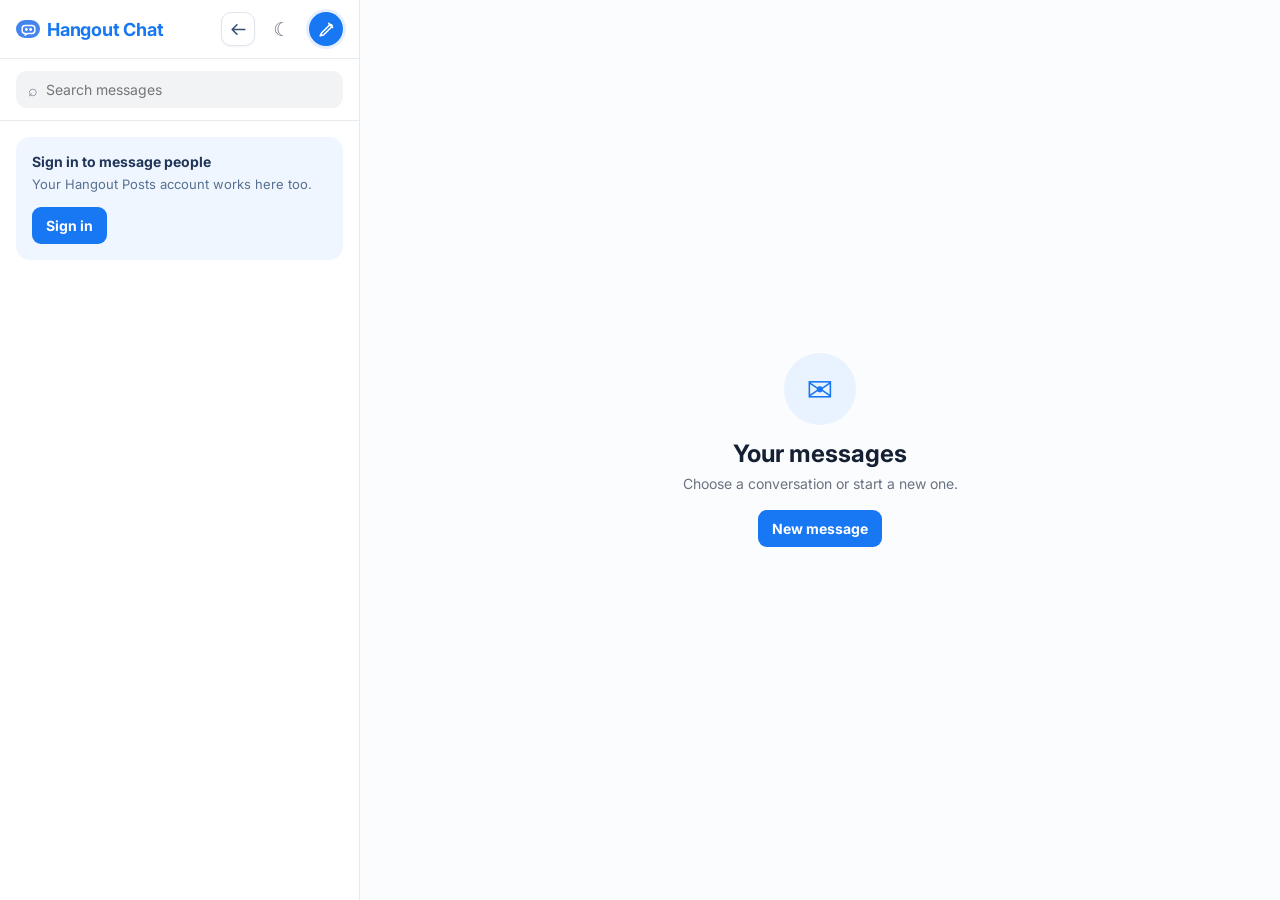
==== chat/index.html @ 9fd5d541 "Add files via upload" ====
<!doctype html>
<html lang="en">
<head>
  <meta charset="utf-8">
  <meta name="viewport" content="width=device-width, initial-scale=1">
  <meta name="theme-color" content="#1877f2">
  <title>Hangout Messenger</title>
  <link rel="preconnect" href="https://fonts.googleapis.com">
  <link rel="preconnect" href="https://fonts.gstatic.com" crossorigin>
  <link href="https://fonts.googleapis.com/css2?family=Inter:wght@400;500;600;700&display=swap" rel="stylesheet">
  <link rel="stylesheet" href="css/styles.css">
</head>
<body>
  <div class="app-shell">
    <aside class="inbox-panel" aria-label="Conversations">
      <header class="inbox-header">
        <div class="brand-row">
          <h1 class="brand-title"><span class="brand-mark" aria-hidden="true"><svg viewBox="0 0 24 24"><path d="M7.2 6.4h9.6a4.2 4.2 0 0 1 4.2 4.2v2.8a4.2 4.2 0 0 1-4.2 4.2H11l-3.8 2.5.8-2.5H7.2A4.2 4.2 0 0 1 3 13.4v-2.8a4.2 4.2 0 0 1 4.2-4.2Z"/><circle cx="9" cy="12" r="1"/><circle cx="15" cy="12" r="1"/></svg></span><span>Hangout Chat</span></h1>
          <a class="home-button" href="../" title="Back to Hangout Posts" aria-label="Back to Hangout Posts"><svg viewBox="0 0 24 24" aria-hidden="true"><path d="M10 6 4 12l6 6M5 12h15"/></svg></a>
          <button id="theme-toggle" class="icon-button theme-toggle" type="button" title="Switch to dark theme" aria-label="Switch to dark theme">☾</button>
          <button id="new-chat-button" class="icon-button primary" title="New message" aria-label="New message"><svg viewBox="0 0 24 24" aria-hidden="true"><path d="m14.7 4.3 5 5M4 20l4.2-1 10.5-10.5a1.8 1.8 0 0 0-2.5-2.5L5.7 16.5 4 20Z"/></svg></button>
        </div>
        <label class="search-box">
          <span>⌕</span>
          <input id="conversation-search" type="search" autocomplete="off" placeholder="Search messages">
        </label>
      </header>

      <div id="signed-out-card" class="signed-out-card">
        <strong>Sign in to message people</strong>
        <p>Your Hangout Posts account works here too.</p>
        <button id="show-auth-button" class="button primary-button">Sign in</button>
      </div>
      <div id="conversation-list" class="conversation-list" aria-live="polite"></div>
    </aside>

    <main class="chat-panel">
      <section id="empty-state" class="empty-state">
        <div class="empty-icon">✉</div>
        <h2>Your messages</h2>
        <p>Choose a conversation or start a new one.</p>
        <button id="empty-new-chat-button" class="button primary-button">New message</button>
      </section>

      <section id="active-chat" class="active-chat hidden" aria-label="Active conversation">
        <header class="chat-header">
          <button id="mobile-back-button" class="icon-button mobile-only" aria-label="Back to conversations">‹</button>
          <span id="chat-avatar-wrap"><img id="chat-avatar" class="avatar large" alt=""></span>
          <div class="chat-heading">
            <h2 id="chat-name">Conversation</h2>
            <p id="chat-status">Offline</p>
          </div>
          <button id="conversation-options-button" class="icon-button chat-options" type="button" aria-label="Conversation options" title="Conversation options">•••</button>
        </header>
        <div id="message-list" class="message-list" aria-live="polite"></div>
        <form id="message-form" class="composer">
          <div id="reply-banner" class="reply-banner hidden"><span id="reply-banner-text"></span><button id="cancel-reply-button" type="button" aria-label="Cancel reply">&times;</button></div>
          <label class="attach-button" title="Attach photo" aria-label="Attach photo">&#128206;<input id="image-input" type="file" accept="image/jpeg,image/png,image/webp" hidden></label>
          <textarea id="message-input" rows="1" maxlength="1500" placeholder="Type a message" aria-label="Message"></textarea>
          <button id="send-button" class="send-button" type="submit" aria-label="Send message">➤</button>
        </form>
      </section>
    </main>
  </div>

  <dialog id="people-dialog" class="dialog">
    <form method="dialog" class="dialog-card" id="people-form">
      <header class="dialog-header">
        <h2 id="people-dialog-title">New message</h2>
        <button type="button" id="toggle-group-mode" class="group-toggle-btn">Create Group</button>
        <button class="icon-button" value="cancel" aria-label="Close">×</button>
      </header>
      <label class="search-box dialog-search">
        <span>⌕</span>
        <input id="people-search" type="search" autocomplete="off" placeholder="Search members">
      </label>
      <div id="people-list" class="people-list"></div>
      <div id="group-action-bar" class="hidden" style="padding-top: 10px;">
        <button id="start-group-btn" class="button primary-button" type="button" style="width:100%">Start Group Chat</button>
      </div>
    </form>
  </dialog>

  <dialog id="auth-dialog" class="dialog">
    <form id="auth-form" class="dialog-card auth-card">
      <header class="dialog-header">
        <h2 id="auth-title">Sign in</h2>
        <button type="button" id="close-auth-button" class="icon-button" aria-label="Close">×</button>
      </header>
      <p class="auth-intro">Use the same account as Hangout Posts.</p>
      <label>Email<input id="auth-email" type="email" autocomplete="email" required></label>
      <label>Password<input id="auth-password" type="password" autocomplete="current-password" minlength="6" required></label>
      <p id="auth-error" class="auth-error hidden"></p>
      <button id="auth-submit" class="button primary-button" type="submit">Sign in</button>
      <button id="auth-toggle" class="text-button" type="button">Need an account? Create one</button>
    </form>
  </dialog>

  <dialog id="conversation-dialog" class="dialog">
    <section class="dialog-card conversation-dialog-card">
      <header class="dialog-header">
        <h2>Conversation options</h2>
        <button id="close-conversation-dialog" type="button" class="icon-button" aria-label="Close">×</button>
      </header>
      <!-- DM-only -->
      <button id="set-nickname-button" class="conversation-action" type="button"><span>Set Nickname</span><small>Change how this person appears to you.</small></button>
      <!-- Group-only -->
      <button id="set-my-nickname-button" class="conversation-action hidden" type="button"><span>Set My Nickname</span><small>Change how you appear in this group.</small></button>
      <button id="rename-group-button" class="conversation-action hidden" type="button"><span>Rename Group</span><small>Change the group chat title.</small></button>
      <label id="set-group-photo-button" class="conversation-action hidden" type="button">
        <span>Set Group Photo</span><small>Choose a custom image for the group.</small>
        <input type="file" id="group-photo-input" accept="image/*" style="display:none;">
      </label>
      <button id="add-member-button" class="conversation-action hidden" type="button"><span>Add Member</span><small>Add new members to this group.</small></button>
      <button id="show-members-button" class="conversation-action hidden" type="button"><span>Show Members</span><small>See everyone in this group.</small></button>
      <button id="kick-member-button" class="conversation-action hidden" type="button"><span>Kick Member</span><small>Remove someone from the group.</small></button>
      <button id="leave-group-button" class="conversation-action danger hidden" type="button"><span>Leave Group</span><small>Leave this group chat. You can rejoin if re-added.</small></button>
      <!-- Common -->
      <button id="clear-chat-button" class="conversation-action" type="button"><span>Clear messages for me</span><small>Hides this chat's existing messages only on this account.</small></button>
      <button id="remove-conversation-button" class="conversation-action danger" type="button"><span>Remove conversation</span><small>Removes it from your inbox. Other members keep their copy.</small></button>
    </section>
  </dialog>

  <dialog id="app-modal" class="dialog">
    <div class="dialog-card">
      <header class="dialog-header">
        <h2 id="app-modal-title">Confirm</h2>
        <button id="app-modal-close" type="button" class="icon-button" aria-label="Close">×</button>
      </header>
      <div id="app-modal-body" class="app-modal-body"></div>
      <footer class="app-modal-footer">
        <button id="app-modal-cancel" class="app-modal-btn cancel" type="button">Cancel</button>
        <button id="app-modal-confirm" class="app-modal-btn primary" type="button">Confirm</button>
      </footer>
    </div>
  </dialog>

  <!-- Image viewer modal (v4.4) -->
  <div id="image-viewer" class="image-viewer hidden" role="dialog" aria-label="Image viewer" aria-modal="true">
    <div class="image-viewer-backdrop" id="image-viewer-backdrop"></div>
    <div class="image-viewer-content">
      <button id="image-viewer-close" class="image-viewer-close" type="button" aria-label="Close">×</button>
      <img id="image-viewer-img" src="" alt="Full size photo">
      <div class="image-viewer-actions">
        <a id="image-viewer-save" class="image-viewer-save-btn" download="chat-photo.jpg" href="#">⬇ Save Image</a>
      </div>
    </div>
  </div>

  <div id="message-action-menu" class="message-action-menu hidden" role="menu" aria-label="Message actions"></div>
  <div id="toast" class="toast hidden" role="status"></div>
  <script type="module" src="js/app.js"></script>
</body>
</html>
---- chat/css/styles.css ----
:root { color-scheme: light; --blue:#1877f2; --blue-dark:#0d65d9; --ink:#152033; --muted:#6b7280; --line:#e7eaef; --surface:#fff; --page:#f4f6f9; }
* { box-sizing:border-box; }
html, body { position:fixed; width:100%; height:100%; top:0; left:0; overflow:hidden; }
body { margin:0; background:var(--page); color:var(--ink); font-family:Inter,system-ui,sans-serif; -webkit-font-smoothing:antialiased; }
button, input, textarea { font:inherit; }
button { cursor:pointer; }
.app-shell { display:grid; grid-template-columns:360px minmax(0, 1fr); height:100%; max-width:1280px; margin:auto; background:var(--surface); box-shadow:0 0 36px #cbd5e155; }
.inbox-panel { border-right:1px solid var(--line); display:flex; min-height:0; flex-direction:column; background:#fff; }
.inbox-header { padding:0 0 12px; border-bottom:1px solid var(--line); }
.brand-row { display:flex; align-items:center; gap:10px; margin:0 0 12px; padding:12px 16px; border-bottom:1px solid #e7eaef; background:#fff; }
.brand-row h1 { flex:1; margin:0; font-size:18px; letter-spacing:-.2px; }
.back-link, .icon-button, .home-button { border:0; display:grid; place-items:center; background:transparent; color:var(--ink); text-decoration:none; }
.back-link { width:30px; height:30px; border-radius:50%; font-size:30px; line-height:1; }
.back-link:hover, .icon-button:hover, .home-button:hover { background:#edf2f7; }
.icon-button { width:34px; height:34px; border-radius:50%; font-size:21px; }
.icon-button svg, .home-button svg { width:19px; height:19px; fill:none; stroke:currentColor; stroke-width:2; stroke-linecap:round; stroke-linejoin:round; }
.icon-button.primary { color:#fff; background:var(--blue); }
.home-button { width:34px; height:34px; border:1px solid #dfe6ee; border-radius:10px; color:#36506f; box-shadow:0 1px 2px #0f172a0c; transition:background .16s, color .16s, transform .16s; }
.home-button:hover { color:var(--blue); transform:translateX(-1px); }
.search-box { display:flex; align-items:center; gap:8px; margin:0 16px; padding:0 12px; border-radius:11px; background:#f1f3f5; color:#7b8491; }
.search-box input { width:100%; min-width:0; padding:10px 0; border:0; outline:0; background:transparent; color:var(--ink); font-size:14px; }
.conversation-list, .people-list, .message-list { overflow:auto; }
.list-empty { margin:26px 14px; color:var(--muted); text-align:center; font-size:13px; line-height:1.5; }.messages-empty { margin:auto; }
.conversation-list { flex:1; padding:8px; }
.conversation { width:100%; display:flex; gap:11px; align-items:center; padding:10px 8px; border:0; border-radius:12px; background:transparent; text-align:left; color:inherit; }
.conversation:hover, .conversation.selected { background:#eaf2ff; }
.avatar { width:46px; height:46px; border-radius:50%; object-fit:cover; flex:0 0 auto; background:#dbeafe; border:1px solid #d7e1ee; }
.avatar.large { width:42px; height:42px; }
.conversation-copy { min-width:0; flex:1; }
.conversation-top, .conversation-preview { display:flex; gap:8px; align-items:center; }
.conversation-name { overflow:hidden; text-overflow:ellipsis; white-space:nowrap; font-size:14px; font-weight:700; }
.conversation-time { margin-left:auto; color:var(--muted); font-size:11px; white-space:nowrap; }
.conversation-preview { margin-top:3px; color:var(--muted); font-size:12px; }
.conversation-preview span { overflow:hidden; text-overflow:ellipsis; white-space:nowrap; }
.unread-badge { min-width:18px; height:18px; display:grid; place-items:center; margin-left:auto; border-radius:999px; background:var(--blue); color:#fff; font-size:10px; font-weight:700; }.conversation.unread .conversation-name,.conversation.unread .conversation-preview { font-weight:700; color:var(--ink); }
.signed-out-card { margin:16px; padding:16px; border-radius:14px; background:#eff6ff; color:#203557; font-size:13px; }
.signed-out-card strong { display:block; font-size:14px; }.signed-out-card p { margin:5px 0 13px; color:#58708f; line-height:1.45; }
.button { border:0; border-radius:9px; padding:10px 14px; font-weight:700; font-size:14px; }.primary-button { background:var(--blue); color:#fff; }.primary-button:hover { background:var(--blue-dark); }
.chat-panel { position:relative; display:flex; min-width:0; min-height:0; background:#fbfcfe; }
.empty-state { margin:auto; max-width:360px; padding:25px; text-align:center; }.empty-icon { width:72px; height:72px; display:grid; place-items:center; margin:0 auto 14px; border-radius:50%; background:#e9f2ff; color:var(--blue); font-size:32px; }.empty-state h2 { margin:0; font-size:24px; }.empty-state p { margin:7px 0 18px; color:var(--muted); font-size:14px; }
.active-chat { display:flex; min-width:0; min-height:0; width:100%; flex-direction:column; }.hidden { display:none !important; }
.chat-header { display:flex; align-items:center; gap:11px; min-height:70px; padding:12px 20px; border-bottom:1px solid var(--line); background:#fff; }.chat-heading { min-width:0; flex:1; }.chat-heading h2 { margin:0; overflow:hidden; text-overflow:ellipsis; white-space:nowrap; font-size:15px; }.chat-heading p { margin:3px 0 0; color:var(--muted); font-size:12px; }.chat-options { color:#526174; font-size:15px; font-weight:800; letter-spacing:1px; }
.message-list { flex:1; min-height:0; padding:20px clamp(14px,4vw,48px); display:flex; flex-direction:column; gap:7px; }.message-row { display:flex; max-width:77%; gap:7px; align-items:flex-end; }.message-row.me { align-self:flex-end; flex-direction:row-reverse; }.message-bubble { padding:9px 12px; border-radius:17px 17px 17px 4px; background:#e9edf2; line-height:1.42; white-space:pre-wrap; overflow-wrap:anywhere; font-size:14px; }.message-row.me .message-bubble { border-radius:17px 17px 4px 17px; background:var(--blue); color:#fff; }.message-time { color:var(--muted); font-size:10px; white-space:nowrap; }.message-row.me .message-time { text-align:right; }
.message-row { max-width:82%; }.message-row > div { min-width:0; max-width:100%; }.message-bubble { touch-action:manipulation; user-select:none; }.message-image { display:block; width:min(100%,260px); max-height:300px; margin:7px 0 1px; border-radius:11px; object-fit:cover; background:#dbeafe; }.reply-quote { margin:0 0 7px; padding:6px 8px; border-left:3px solid currentColor; border-radius:4px; background:#00000012; font-size:11px; opacity:.85; display:-webkit-box; -webkit-line-clamp:3; -webkit-box-orient:vertical; overflow:hidden; overflow-wrap:anywhere; }.message-meta { display:flex; align-items:center; gap:6px; }.edited-label { color:var(--muted); font-size:10px; }.reaction-summary { display:flex; flex-wrap:wrap; gap:3px; margin-top:3px; }.reaction-chip { padding:2px 5px; border-radius:10px; background:#edf3fb; font-size:11px; }.online-dot { display:inline-block; width:8px; height:8px; margin-right:4px; border-radius:50%; background:#9ca3af; }.online-dot.online { background:#22c55e; box-shadow:0 0 0 2px #dcfce7; }
.composer { display:flex; align-items:flex-end; gap:8px; padding:12px 17px; border-top:1px solid var(--line); background:#fff; }.composer textarea { max-height:120px; flex:1; resize:none; border:0; outline:0; border-radius:19px; padding:10px 14px; background:#f0f2f5; color:var(--ink); line-height:1.35; font-size:14px; }.send-button { width:38px; height:38px; flex:0 0 auto; border:0; border-radius:50%; background:var(--blue); color:#fff; font-size:17px; }.send-button:disabled { opacity:.45; cursor:not-allowed; }
.composer { flex-wrap:wrap; }.attach-button { width:36px; height:36px; display:grid; place-items:center; flex:0 0 auto; border-radius:50%; color:var(--blue); background:#edf4ff; cursor:pointer; font-size:17px; }.reply-banner { display:flex; width:100%; align-items:center; justify-content:space-between; padding:6px 9px; border-left:3px solid var(--blue); border-radius:6px; background:#eef5ff; color:#35537d; font-size:12px; }.reply-banner span { overflow:hidden; text-overflow:ellipsis; white-space:nowrap; }.reply-banner button { border:0; background:transparent; color:#4b5563; font-size:18px; }
.dialog { width:min(420px, calc(100% - 28px)); border:0; border-radius:16px; padding:0; box-shadow:0 20px 60px #11182755; }.dialog::backdrop { background:#0f172a88; }.dialog-card { margin:0; padding:17px; background:#fff; }.dialog-header { display:flex; align-items:center; margin-bottom:13px; }.dialog-header h2 { flex:1; margin:0; font-size:18px; }.dialog-search { margin-bottom:10px; }.people-list { max-height:min(58dvh,480px); }.person { width:100%; display:flex; align-items:center; gap:11px; padding:9px 5px; border:0; background:#fff; text-align:left; color:inherit; border-radius:10px; }.person:hover { background:#f1f5f9; }.person-copy { min-width:0; }.person-name { display:block; overflow:hidden; text-overflow:ellipsis; white-space:nowrap; font-size:14px; font-weight:700; }.person-status { color:var(--muted); font-size:12px; }.auth-card { display:flex; flex-direction:column; gap:11px; }.auth-intro { margin:-5px 0 2px; color:var(--muted); font-size:13px; }.auth-card label { display:grid; gap:5px; color:#4b5563; font-size:12px; font-weight:700; }.auth-card input { padding:10px; border:1px solid #d4dae3; border-radius:8px; outline-color:var(--blue); }.text-button { padding:3px; border:0; background:transparent; color:var(--blue); font-size:12px; font-weight:700; }.auth-error { margin:0; color:#dc2626; font-size:12px; }.toast { position:fixed; z-index:5; bottom:18px; left:50%; transform:translateX(-50%); max-width:calc(100% - 32px); padding:10px 14px; border-radius:10px; background:#1e293b; color:#fff; box-shadow:0 8px 25px #0f172a44; font-size:13px; }
.conversation-dialog-card { display:flex; flex-direction:column; gap:8px; }.conversation-action { display:grid; gap:4px; padding:13px; border:1px solid #e3e8ef; border-radius:11px; background:#fff; color:var(--ink); text-align:left; }.conversation-action:hover { background:#f7faff; border-color:#b8d3fb; }.conversation-action span { font-size:14px; font-weight:700; }.conversation-action small { color:var(--muted); font-size:12px; line-height:1.35; }.conversation-action.danger { color:#b42318; }.conversation-action.danger:hover { background:#fff7f7; border-color:#fecaca; }.message-action-menu { position:fixed; z-index:10; display:flex; flex-wrap:wrap; align-items:center; gap:5px; width:min(296px, calc(100vw - 24px)); padding:8px; border:1px solid #dce3ec; border-radius:15px; background:#fff; box-shadow:0 16px 40px #0f172a2b; }.message-action-menu button { border:0; border-radius:10px; padding:8px 10px; background:#f1f4f8; color:#334155; font-size:13px; }.message-action-menu button:hover { background:#e3edff; color:#155fc5; }.message-action-menu .reaction-option { padding:6px 8px; font-size:18px; }.message-action-menu .menu-separator { width:1px; align-self:stretch; background:#dde3eb; }
.brand-title { display:flex; align-items:center; gap:7px; color:#1877f2; font-weight:700; }.brand-mark { width:24px; height:18px; display:grid; place-items:center; border-radius:9px; background:#4385ef; color:#fff; }.brand-mark svg { width:17px; height:17px; fill:none; stroke:currentColor; stroke-width:2; stroke-linecap:round; stroke-linejoin:round; }.brand-mark circle { fill:currentColor; stroke:0; }.brand-row .home-button { border-color:#dfe6ee; color:#36506f; background:#fff; }.brand-row .home-button:hover { color:#1877f2; background:#edf4ff; }.brand-row .icon-button.primary { box-shadow:0 0 0 3px #4385ef22; }
.conversation-avatar { position:relative; display:block; flex:0 0 auto; }.conversation-avatar .avatar { display:block; }.conversation-presence { position:absolute; right:0; bottom:1px; width:12px; height:12px; border:2px solid #fff; border-radius:50%; background:#94a3b8; }.conversation-presence.online { background:#22c55e; }.conversation.unread { position:relative; background:#eef5ff; box-shadow:inset 3px 0 0 var(--blue); }.conversation.unread::after { position:absolute; top:13px; right:8px; width:7px; height:7px; border-radius:50%; background:var(--blue); content:''; }.conversation.unread .conversation-time { margin-right:11px; color:#397be0; font-weight:700; }
.mobile-only { display:none; }
@media (max-width:720px) { body { background:#fff; }.app-shell { display:block; box-shadow:none; }.inbox-panel { position:absolute; inset:0; z-index:1; border:0; }.chat-panel { height:100%; min-height:0; }.chat-panel:has(.active-chat:not(.hidden)) { z-index:2; }.mobile-only { display:grid; }.chat-header { padding:12px 10px; }.message-row { max-width:87%; } .dialog { width:100%; max-width:none; height:100%; max-height:100%; border-radius:0; margin:0; } .dialog-card { height:100%; display:flex; flex-direction:column; } .people-list { flex:1; max-height:none; } }
.avatar-collage { width:46px; height:46px; border-radius:50%; overflow:hidden; background:#dbeafe; display:flex; flex-wrap:wrap; flex:0 0 auto; border:1px solid #d7e1ee; } .avatar-collage.large { width:42px; height:42px; }
.avatar-collage img { object-fit:cover; }
.avatar-collage.count-2 img { width:50%; height:100%; }
.avatar-collage.count-3 img:first-child { width:100%; height:50%; } .avatar-collage.count-3 img:not(:first-child) { width:50%; height:50%; }
.avatar-collage.count-4 img { width:50%; height:50%; }

/* v2.8 */
.message-link { color:inherit; font-weight:600; text-decoration:underline; text-underline-offset:2px; }.message-row:not(.me) .message-link { color:var(--blue); }.seen-label { color:var(--blue); font-size:10px; font-weight:700; }.theme-toggle { color:var(--muted); font-size:19px; }
:root.dark { color-scheme:dark; --blue:#5a9cff; --blue-dark:#2f7fe8; --ink:#e5edf8; --muted:#a6b3c6; --line:#2b3a4d; --surface:#111b29; --page:#0b1320; }
:root.dark .inbox-panel, :root.dark .brand-row, :root.dark .chat-header, :root.dark .composer, :root.dark .brand-row .home-button { background:#101a28; border-color:var(--line); }
:root.dark .chat-panel { background:var(--surface); }:root.dark .search-box, :root.dark .composer textarea, :root.dark .attach-button, :root.dark .message-action-menu button { background:#1a293b; color:var(--ink); }
:root.dark .conversation:hover, :root.dark .conversation.selected, :root.dark .person:hover { background:#193a61; }:root.dark .message-bubble { background:#26364a; }:root.dark .dialog-card, :root.dark .person, :root.dark .conversation-action, :root.dark .message-action-menu { background:#142033; color:var(--ink); border-color:var(--line); }
:root.dark .conversation-action:hover, :root.dark .message-action-menu button:hover { background:#1b2b3d; border-color:var(--blue); }:root.dark .signed-out-card { background:#193a61; color:var(--ink); }:root.dark .signed-out-card p, :root.dark .auth-card label { color:var(--muted); }:root.dark .auth-card input { background:#1a293b; border-color:var(--line); color:var(--ink); }
:root.dark .conversation.unread { background:#162f4e; }:root.dark .conversation-presence { border-color:#101a28; }:root.dark .reaction-chip { background:#1b2b3d; }:root.dark .toast { background:#e5edf8; color:#0b1320; }

/* v3.5 — Modal system */
.app-modal-body { display:flex; flex-direction:column; gap:12px; padding:4px 0 16px; }
.app-modal-message { margin:0; color:var(--muted); font-size:14px; line-height:1.5; }
.app-modal-input { width:100%; padding:10px 12px; border:1px solid var(--line); border-radius:10px; background:transparent; color:var(--ink); font-size:14px; outline-color:var(--blue); }
.app-modal-footer { display:flex; gap:10px; justify-content:flex-end; padding-top:4px; }
.app-modal-btn { padding:10px 20px; border:0; border-radius:10px; font-size:14px; font-weight:700; cursor:pointer; transition:background .15s, transform .1s; }
.app-modal-btn:active { transform:scale(.97); }
.app-modal-btn.primary { background:var(--blue); color:#fff; }
.app-modal-btn.primary:hover { background:var(--blue-dark); }
.app-modal-btn.danger { background:#dc2626; color:#fff; }
.app-modal-btn.danger:hover { background:#b91c1c; }
.app-modal-btn.cancel { background:#f1f3f5; color:var(--ink); }
.app-modal-btn.cancel:hover { background:#e2e8f0; }
.app-modal-search { margin-bottom:8px; }
.member-select-list { max-height:min(45dvh,360px); overflow:auto; display:flex; flex-direction:column; gap:4px; }
.member-select-item { width:100%; display:flex; align-items:center; gap:11px; padding:9px 10px; border:2px solid transparent; background:transparent; text-align:left; color:inherit; border-radius:12px; cursor:pointer; transition:background .15s, border-color .15s; }
.member-select-item:hover { background:#f1f5f9; }
.member-select-item.selected { border-color:var(--blue); background:#eef5ff; }
.member-select-item .avatar { width:38px; height:38px; }
.member-select-name { flex:1; font-size:14px; font-weight:600; overflow:hidden; text-overflow:ellipsis; white-space:nowrap; }
.member-select-check { width:22px; height:22px; display:grid; place-items:center; border-radius:50%; background:var(--blue); color:#fff; font-size:13px; font-weight:700; }
.member-select-item:not(.selected) .member-select-check { background:#d4dae3; }
.group-toggle-btn { margin-left:auto; margin-right:10px; padding:6px 14px; border:1px solid var(--line); border-radius:10px; background:transparent; color:var(--blue); font-size:18px; font-weight:700; cursor:pointer; transition:background .15s, color .15s; }
.group-toggle-btn:hover { background:#eef5ff; }
:root.dark .app-modal-btn.cancel { background:#1a293b; color:var(--ink); }
:root.dark .app-modal-btn.cancel:hover { background:#253a50; }
:root.dark .app-modal-input { background:#1a293b; border-color:var(--line); color:var(--ink); }
:root.dark .member-select-item:hover { background:#193a61; }
:root.dark .member-select-item.selected { background:#1a3358; border-color:var(--blue); }
:root.dark .member-select-item:not(.selected) .member-select-check { background:#3a4a5e; }
:root.dark .group-toggle-btn { border-color:var(--line); color:var(--blue); }
:root.dark .group-toggle-btn:hover { background:#193a61; }

/* v4.4 — clickable message images */
.message-image { cursor:pointer; }

/* v4.4 — image viewer modal */
.image-viewer { position:fixed; inset:0; z-index:9000; display:flex; align-items:center; justify-content:center; }
.image-viewer.hidden { display:none; }
.image-viewer-backdrop { position:absolute; inset:0; background:rgba(0,0,0,0.88); backdrop-filter:blur(6px); }
.image-viewer-content { position:relative; z-index:1; display:flex; flex-direction:column; align-items:center; gap:18px; max-width:min(96vw,900px); padding:16px; }
.image-viewer-content img { max-width:100%; max-height:78dvh; object-fit:contain; border-radius:12px; box-shadow:0 12px 48px rgba(0,0,0,0.6); user-select:none; }
.image-viewer-close { position:absolute; top:-8px; right:-8px; width:38px; height:38px; border:0; border-radius:50%; background:rgba(255,255,255,0.18); color:#fff; font-size:22px; line-height:1; cursor:pointer; backdrop-filter:blur(4px); transition:background .15s; }
.image-viewer-close:hover { background:rgba(255,255,255,0.30); }
.image-viewer-actions { display:flex; gap:12px; }
.image-viewer-save-btn { display:inline-flex; align-items:center; gap:6px; padding:10px 24px; border-radius:22px; background:var(--blue); color:#fff; font-size:14px; font-weight:600; text-decoration:none; transition:background .15s, opacity .15s; }
.image-viewer-save-btn:hover { background:#0f5ec9; }
:root.dark .image-viewer-close { background:rgba(255,255,255,0.12); }
:root.dark .image-viewer-close:hover { background:rgba(255,255,255,0.25); }
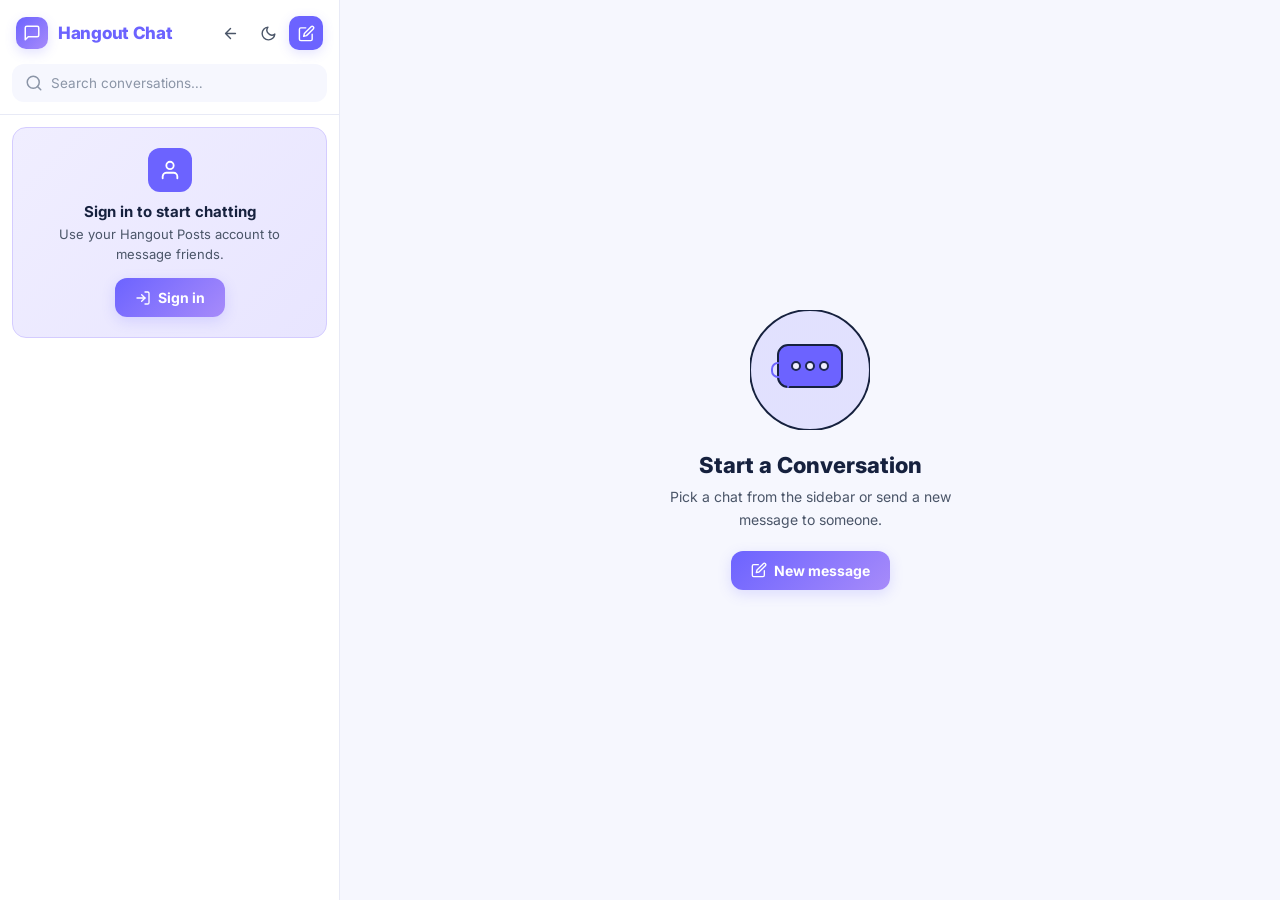
==== commit c3d012af: "Add files via upload" ====
--- a/chat/index.html
+++ b/chat/index.html
@@ -1,154 +1,317 @@
-<!doctype html>
-<html lang="en">
-<head>
-  <meta charset="utf-8">
-  <meta name="viewport" content="width=device-width, initial-scale=1">
-  <meta name="theme-color" content="#1877f2">
-  <title>Hangout Messenger</title>
-  <link rel="preconnect" href="https://fonts.googleapis.com">
-  <link rel="preconnect" href="https://fonts.gstatic.com" crossorigin>
-  <link href="https://fonts.googleapis.com/css2?family=Inter:wght@400;500;600;700&display=swap" rel="stylesheet">
-  <link rel="stylesheet" href="css/styles.css">
-</head>
-<body>
-  <div class="app-shell">
-    <aside class="inbox-panel" aria-label="Conversations">
-      <header class="inbox-header">
-        <div class="brand-row">
-          <h1 class="brand-title"><span class="brand-mark" aria-hidden="true"><svg viewBox="0 0 24 24"><path d="M7.2 6.4h9.6a4.2 4.2 0 0 1 4.2 4.2v2.8a4.2 4.2 0 0 1-4.2 4.2H11l-3.8 2.5.8-2.5H7.2A4.2 4.2 0 0 1 3 13.4v-2.8a4.2 4.2 0 0 1 4.2-4.2Z"/><circle cx="9" cy="12" r="1"/><circle cx="15" cy="12" r="1"/></svg></span><span>Hangout Chat</span></h1>
-          <a class="home-button" href="../" title="Back to Hangout Posts" aria-label="Back to Hangout Posts"><svg viewBox="0 0 24 24" aria-hidden="true"><path d="M10 6 4 12l6 6M5 12h15"/></svg></a>
-          <button id="theme-toggle" class="icon-button theme-toggle" type="button" title="Switch to dark theme" aria-label="Switch to dark theme">☾</button>
-          <button id="new-chat-button" class="icon-button primary" title="New message" aria-label="New message"><svg viewBox="0 0 24 24" aria-hidden="true"><path d="m14.7 4.3 5 5M4 20l4.2-1 10.5-10.5a1.8 1.8 0 0 0-2.5-2.5L5.7 16.5 4 20Z"/></svg></button>
-        </div>
-        <label class="search-box">
-          <span>⌕</span>
-          <input id="conversation-search" type="search" autocomplete="off" placeholder="Search messages">
-        </label>
-      </header>
-
-      <div id="signed-out-card" class="signed-out-card">
-        <strong>Sign in to message people</strong>
-        <p>Your Hangout Posts account works here too.</p>
-        <button id="show-auth-button" class="button primary-button">Sign in</button>
-      </div>
-      <div id="conversation-list" class="conversation-list" aria-live="polite"></div>
-    </aside>
-
-    <main class="chat-panel">
-      <section id="empty-state" class="empty-state">
-        <div class="empty-icon">✉</div>
-        <h2>Your messages</h2>
-        <p>Choose a conversation or start a new one.</p>
-        <button id="empty-new-chat-button" class="button primary-button">New message</button>
-      </section>
-
-      <section id="active-chat" class="active-chat hidden" aria-label="Active conversation">
-        <header class="chat-header">
-          <button id="mobile-back-button" class="icon-button mobile-only" aria-label="Back to conversations">‹</button>
-          <span id="chat-avatar-wrap"><img id="chat-avatar" class="avatar large" alt=""></span>
-          <div class="chat-heading">
-            <h2 id="chat-name">Conversation</h2>
-            <p id="chat-status">Offline</p>
-          </div>
-          <button id="conversation-options-button" class="icon-button chat-options" type="button" aria-label="Conversation options" title="Conversation options">•••</button>
-        </header>
-        <div id="message-list" class="message-list" aria-live="polite"></div>
-        <form id="message-form" class="composer">
-          <div id="reply-banner" class="reply-banner hidden"><span id="reply-banner-text"></span><button id="cancel-reply-button" type="button" aria-label="Cancel reply">&times;</button></div>
-          <label class="attach-button" title="Attach photo" aria-label="Attach photo">&#128206;<input id="image-input" type="file" accept="image/jpeg,image/png,image/webp" hidden></label>
-          <textarea id="message-input" rows="1" maxlength="1500" placeholder="Type a message" aria-label="Message"></textarea>
-          <button id="send-button" class="send-button" type="submit" aria-label="Send message">➤</button>
-        </form>
-      </section>
-    </main>
-  </div>
-
-  <dialog id="people-dialog" class="dialog">
-    <form method="dialog" class="dialog-card" id="people-form">
-      <header class="dialog-header">
-        <h2 id="people-dialog-title">New message</h2>
-        <button type="button" id="toggle-group-mode" class="group-toggle-btn">Create Group</button>
-        <button class="icon-button" value="cancel" aria-label="Close">×</button>
-      </header>
-      <label class="search-box dialog-search">
-        <span>⌕</span>
-        <input id="people-search" type="search" autocomplete="off" placeholder="Search members">
-      </label>
-      <div id="people-list" class="people-list"></div>
-      <div id="group-action-bar" class="hidden" style="padding-top: 10px;">
-        <button id="start-group-btn" class="button primary-button" type="button" style="width:100%">Start Group Chat</button>
-      </div>
-    </form>
-  </dialog>
-
-  <dialog id="auth-dialog" class="dialog">
-    <form id="auth-form" class="dialog-card auth-card">
-      <header class="dialog-header">
-        <h2 id="auth-title">Sign in</h2>
-        <button type="button" id="close-auth-button" class="icon-button" aria-label="Close">×</button>
-      </header>
-      <p class="auth-intro">Use the same account as Hangout Posts.</p>
-      <label>Email<input id="auth-email" type="email" autocomplete="email" required></label>
-      <label>Password<input id="auth-password" type="password" autocomplete="current-password" minlength="6" required></label>
-      <p id="auth-error" class="auth-error hidden"></p>
-      <button id="auth-submit" class="button primary-button" type="submit">Sign in</button>
-      <button id="auth-toggle" class="text-button" type="button">Need an account? Create one</button>
-    </form>
-  </dialog>
-
-  <dialog id="conversation-dialog" class="dialog">
-    <section class="dialog-card conversation-dialog-card">
-      <header class="dialog-header">
-        <h2>Conversation options</h2>
-        <button id="close-conversation-dialog" type="button" class="icon-button" aria-label="Close">×</button>
-      </header>
-      <!-- DM-only -->
-      <button id="set-nickname-button" class="conversation-action" type="button"><span>Set Nickname</span><small>Change how this person appears to you.</small></button>
-      <!-- Group-only -->
-      <button id="set-my-nickname-button" class="conversation-action hidden" type="button"><span>Set My Nickname</span><small>Change how you appear in this group.</small></button>
-      <button id="rename-group-button" class="conversation-action hidden" type="button"><span>Rename Group</span><small>Change the group chat title.</small></button>
-      <label id="set-group-photo-button" class="conversation-action hidden" type="button">
-        <span>Set Group Photo</span><small>Choose a custom image for the group.</small>
-        <input type="file" id="group-photo-input" accept="image/*" style="display:none;">
-      </label>
-      <button id="add-member-button" class="conversation-action hidden" type="button"><span>Add Member</span><small>Add new members to this group.</small></button>
-      <button id="show-members-button" class="conversation-action hidden" type="button"><span>Show Members</span><small>See everyone in this group.</small></button>
-      <button id="kick-member-button" class="conversation-action hidden" type="button"><span>Kick Member</span><small>Remove someone from the group.</small></button>
-      <button id="leave-group-button" class="conversation-action danger hidden" type="button"><span>Leave Group</span><small>Leave this group chat. You can rejoin if re-added.</small></button>
-      <!-- Common -->
-      <button id="clear-chat-button" class="conversation-action" type="button"><span>Clear messages for me</span><small>Hides this chat's existing messages only on this account.</small></button>
-      <button id="remove-conversation-button" class="conversation-action danger" type="button"><span>Remove conversation</span><small>Removes it from your inbox. Other members keep their copy.</small></button>
-    </section>
-  </dialog>
-
-  <dialog id="app-modal" class="dialog">
-    <div class="dialog-card">
-      <header class="dialog-header">
-        <h2 id="app-modal-title">Confirm</h2>
-        <button id="app-modal-close" type="button" class="icon-button" aria-label="Close">×</button>
-      </header>
-      <div id="app-modal-body" class="app-modal-body"></div>
-      <footer class="app-modal-footer">
-        <button id="app-modal-cancel" class="app-modal-btn cancel" type="button">Cancel</button>
-        <button id="app-modal-confirm" class="app-modal-btn primary" type="button">Confirm</button>
-      </footer>
-    </div>
-  </dialog>
-
-  <!-- Image viewer modal (v4.4) -->
-  <div id="image-viewer" class="image-viewer hidden" role="dialog" aria-label="Image viewer" aria-modal="true">
-    <div class="image-viewer-backdrop" id="image-viewer-backdrop"></div>
-    <div class="image-viewer-content">
-      <button id="image-viewer-close" class="image-viewer-close" type="button" aria-label="Close">×</button>
-      <img id="image-viewer-img" src="" alt="Full size photo">
-      <div class="image-viewer-actions">
-        <a id="image-viewer-save" class="image-viewer-save-btn" download="chat-photo.jpg" href="#">⬇ Save Image</a>
-      </div>
-    </div>
-  </div>
-
-  <div id="message-action-menu" class="message-action-menu hidden" role="menu" aria-label="Message actions"></div>
-  <div id="toast" class="toast hidden" role="status"></div>
-  <script type="module" src="js/app.js"></script>
-</body>
-</html>
+<!doctype html>
+<html lang="en">
+<head>
+  <meta charset="utf-8">
+  <meta name="viewport" content="width=device-width, initial-scale=1, viewport-fit=cover, interactive-widget=resizes-content">
+  <meta name="theme-color" content="#6c63ff">
+  <title>Hangout Chat</title>
+  <link rel="preconnect" href="https://fonts.googleapis.com">
+  <link rel="preconnect" href="https://fonts.gstatic.com" crossorigin>
+  <link href="https://fonts.googleapis.com/css2?family=Inter:wght@400;500;600;700;800&display=swap" rel="stylesheet">
+  <link rel="stylesheet" href="css/styles.css">
+</head>
+<body>
+  <div class="app-shell">
+    <!-- SIDEBAR -->
+    <aside class="inbox-panel" aria-label="Conversations">
+      <header class="inbox-header">
+        <div class="brand-row">
+          <h1 class="brand-title">
+            <span class="brand-mark" aria-hidden="true">
+              <svg viewBox="0 0 24 24"><path d="M21 15a2 2 0 0 1-2 2H7l-4 4V5a2 2 0 0 1 2-2h14a2 2 0 0 1 2 2z"/></svg>
+            </span>
+            <span>Hangout Chat</span>
+          </h1>
+          <div class="brand-actions">
+            <a class="icon-btn" href="../" title="Back to Hangout Posts" aria-label="Back to Hangout Posts" style="position:relative;">
+              <svg viewBox="0 0 24 24" aria-hidden="true"><path d="M19 12H5M12 5l-7 7 7 7"/></svg>
+              <span id="back-notif-badge" class="back-notif-badge hidden"></span>
+            </a>
+            <button id="theme-toggle" class="icon-btn theme-toggle" type="button" title="Toggle theme" aria-label="Toggle theme">
+              <svg class="sun-icon" viewBox="0 0 24 24"><circle cx="12" cy="12" r="5"/><path d="M12 1v2M12 21v2M4.22 4.22l1.42 1.42M18.36 18.36l1.42 1.42M1 12h2M21 12h2M4.22 19.78l1.42-1.42M18.36 5.64l1.42-1.42"/></svg>
+              <svg class="moon-icon" viewBox="0 0 24 24"><path d="M21 12.79A9 9 0 1 1 11.21 3 7 7 0 0 0 21 12.79z"/></svg>
+            </button>
+            <button id="new-chat-button" class="icon-btn accent" title="New message" aria-label="New message">
+              <svg viewBox="0 0 24 24" aria-hidden="true"><path d="m11 4H4a2 2 0 0 0-2 2v14a2 2 0 0 0 2 2h14a2 2 0 0 0 2-2v-7"/><path d="M18.5 2.5a2.121 2.121 0 0 1 3 3L12 15l-4 1 1-4 9.5-9.5z"/></svg>
+            </button>
+          </div>
+        </div>
+        <div class="search-wrap">
+          <label class="search-box">
+            <svg viewBox="0 0 24 24" aria-hidden="true"><circle cx="11" cy="11" r="8"/><path d="m21 21-4.35-4.35"/></svg>
+            <input id="conversation-search" type="search" autocomplete="off" placeholder="Search conversations…">
+          </label>
+        </div>
+      </header>
+
+      <div id="signed-out-card" class="signed-out-card">
+        <div class="signed-out-icon">
+          <svg viewBox="0 0 24 24"><path d="M20 21v-2a4 4 0 0 0-4-4H8a4 4 0 0 0-4 4v2"/><circle cx="12" cy="7" r="4"/></svg>
+        </div>
+        <strong>Sign in to start chatting</strong>
+        <p>Use your Hangout Posts account to message friends.</p>
+        <button id="show-auth-button" class="btn btn-primary">
+          <svg viewBox="0 0 24 24"><path d="M15 3h4a2 2 0 0 1 2 2v14a2 2 0 0 1-2 2h-4"/><polyline points="10 17 15 12 10 7"/><line x1="15" y1="12" x2="3" y2="12"/></svg>
+          Sign in
+        </button>
+      </div>
+      <div id="conversation-list" class="conversation-list" aria-live="polite"></div>
+    </aside>
+
+    <!-- MAIN CHAT AREA -->
+    <main class="chat-panel">
+      <section id="empty-state" class="empty-state">
+        <div class="empty-illustration">
+          <svg viewBox="0 0 120 120" fill="none">
+            <circle cx="60" cy="60" r="60" fill="url(#grad1)"/>
+            <defs><linearGradient id="grad1" x1="0" y1="0" x2="120" y2="120"><stop offset="0%" stop-color="#6c63ff" stop-opacity=".15"/><stop offset="100%" stop-color="#a78bfa" stop-opacity=".3"/></linearGradient></defs>
+            <rect x="28" y="35" width="64" height="42" rx="10" fill="url(#grad2)"/>
+            <defs><linearGradient id="grad2" x1="28" y1="35" x2="92" y2="77"><stop offset="0%" stop-color="#6c63ff"/><stop offset="100%" stop-color="#a78bfa"/></linearGradient></defs>
+            <circle cx="46" cy="56" r="4" fill="white" opacity=".9"/>
+            <circle cx="60" cy="56" r="4" fill="white" opacity=".9"/>
+            <circle cx="74" cy="56" r="4" fill="white" opacity=".9"/>
+            <path d="M38 77l4-10h-14a6 6 0 0 1-6-6v-2a6 6 0 0 1 6-6" stroke="#6c63ff" stroke-width="2" stroke-linecap="round" fill="none"/>
+          </svg>
+        </div>
+        <h2>Start a Conversation</h2>
+        <p>Pick a chat from the sidebar or send a new message to someone.</p>
+        <button id="empty-new-chat-button" class="btn btn-primary">
+          <svg viewBox="0 0 24 24"><path d="m11 4H4a2 2 0 0 0-2 2v14a2 2 0 0 0 2 2h14a2 2 0 0 0 2-2v-7"/><path d="M18.5 2.5a2.121 2.121 0 0 1 3 3L12 15l-4 1 1-4 9.5-9.5z"/></svg>
+          New message
+        </button>
+      </section>
+
+      <section id="active-chat" class="active-chat hidden" aria-label="Active conversation">
+        <header class="chat-header">
+          <button id="mobile-back-button" class="icon-btn mobile-only" aria-label="Back">
+            <svg viewBox="0 0 24 24"><path d="M19 12H5M12 5l-7 7 7 7"/></svg>
+          </button>
+          <span id="chat-avatar-wrap"><img id="chat-avatar" class="avatar large" alt=""></span>
+          <div class="chat-heading">
+            <h2 id="chat-name">Conversation</h2>
+            <p id="chat-status">Offline</p>
+          </div>
+          <span id="streak-badge" class="streak-badge hidden" title="Chat streak"></span>
+          <button id="streak-restore-btn" class="streak-restore-btn hidden" type="button"></button>
+          <button id="conversation-options-button" class="icon-btn" type="button" aria-label="Conversation options" title="Options">
+            <svg viewBox="0 0 24 24"><circle cx="12" cy="5" r="1"/><circle cx="12" cy="12" r="1"/><circle cx="12" cy="19" r="1"/></svg>
+          </button>
+        </header>
+
+        <div id="message-list" class="message-list" aria-live="polite"></div>
+
+        <form id="message-form" class="composer">
+          <div id="reply-banner" class="reply-banner hidden">
+            <svg viewBox="0 0 24 24" class="reply-icon"><polyline points="9 17 4 12 9 7"/><path d="M20 18v-2a4 4 0 0 0-4-4H4"/></svg>
+            <span id="reply-banner-text"></span>
+            <button id="cancel-reply-button" class="composer-cancel-btn" type="button" aria-label="Cancel reply">
+              <svg viewBox="0 0 24 24"><line x1="18" y1="6" x2="6" y2="18"/><line x1="6" y1="6" x2="18" y2="18"/></svg>
+            </button>
+          </div>
+          <div id="media-preview-banner" class="reply-banner hidden">
+            <div id="media-preview-content"></div>
+            <button id="cancel-media-button" class="composer-cancel-btn" type="button" aria-label="Cancel media">
+              <svg viewBox="0 0 24 24"><line x1="18" y1="6" x2="6" y2="18"/><line x1="6" y1="6" x2="18" y2="18"/></svg>
+            </button>
+          </div>
+          <div class="composer-row">
+            <label class="attach-button" title="Attach media" aria-label="Attach media">
+              <svg viewBox="0 0 24 24"><path d="M21.44 11.05l-9.19 9.19a6 6 0 0 1-8.49-8.49l9.19-9.19a4 4 0 0 1 5.66 5.66l-9.2 9.19a2 2 0 0 1-2.83-2.83l8.49-8.48"/></svg>
+              <input id="image-input" type="file" accept="image/*,video/*" hidden>
+            </label>
+            <textarea id="message-input" rows="1" maxlength="1500" placeholder="Type a message…" aria-label="Message"></textarea>
+            <button id="send-button" class="send-button" type="submit" aria-label="Send message">
+              <svg viewBox="0 0 24 24"><line x1="22" y1="2" x2="11" y2="13"/><polygon points="22 2 15 22 11 13 2 9 22 2"/></svg>
+            </button>
+          </div>
+        </form>
+      </section>
+    </main>
+  </div>
+
+  <!-- NEW MESSAGE DIALOG -->
+  <dialog id="people-dialog" class="dialog">
+    <form method="dialog" class="dialog-card" id="people-form">
+      <header class="dialog-header">
+        <div class="dialog-header-icon accent-icon">
+          <svg viewBox="0 0 24 24"><path d="M21 15a2 2 0 0 1-2 2H7l-4 4V5a2 2 0 0 1 2-2h14a2 2 0 0 1 2 2z"/></svg>
+        </div>
+        <h2 id="people-dialog-title">New Message</h2>
+        <button type="button" id="toggle-group-mode" class="group-toggle-btn">
+          <svg viewBox="0 0 24 24"><path d="M17 21v-2a4 4 0 0 0-4-4H5a4 4 0 0 0-4 4v2"/><circle cx="9" cy="7" r="4"/><path d="M23 21v-2a4 4 0 0 0-3-3.87"/><path d="M16 3.13a4 4 0 0 1 0 7.75"/></svg>
+          Group
+        </button>
+        <button class="dialog-close-btn" value="cancel" aria-label="Close">
+          <svg viewBox="0 0 24 24"><line x1="18" y1="6" x2="6" y2="18"/><line x1="6" y1="6" x2="18" y2="18"/></svg>
+        </button>
+      </header>
+      <label class="search-box dialog-search">
+        <svg viewBox="0 0 24 24"><circle cx="11" cy="11" r="8"/><path d="m21 21-4.35-4.35"/></svg>
+        <input id="people-search" type="search" autocomplete="off" placeholder="Search people…">
+      </label>
+      <div id="people-list" class="people-list"></div>
+      <div id="group-action-bar" class="hidden group-action-bar">
+        <label class="public-group-toggle">
+          <input type="checkbox" id="make-public-group">
+          <span class="toggle-track"><span class="toggle-thumb"></span></span>
+          <span class="toggle-label">
+            <svg viewBox="0 0 24 24"><circle cx="12" cy="12" r="10"/><line x1="2" y1="12" x2="22" y2="12"/><path d="M12 2a15.3 15.3 0 0 1 4 10 15.3 15.3 0 0 1-4 10 15.3 15.3 0 0 1-4-10 15.3 15.3 0 0 1 4-10z"/></svg>
+            Public group — anyone with the link can join
+          </span>
+        </label>
+        <button id="start-group-btn" class="btn btn-primary btn-full" type="button">
+          <svg viewBox="0 0 24 24"><path d="M17 21v-2a4 4 0 0 0-4-4H5a4 4 0 0 0-4 4v2"/><circle cx="9" cy="7" r="4"/><line x1="19" y1="8" x2="19" y2="14"/><line x1="22" y1="11" x2="16" y2="11"/></svg>
+          Start Group Chat
+        </button>
+      </div>
+    </form>
+  </dialog>
+
+  <!-- AUTH DIALOG -->
+  <dialog id="auth-dialog" class="dialog">
+    <form id="auth-form" class="dialog-card auth-card">
+      <header class="dialog-header">
+        <div class="dialog-header-icon accent-icon">
+          <svg viewBox="0 0 24 24"><path d="M20 21v-2a4 4 0 0 0-4-4H8a4 4 0 0 0-4 4v2"/><circle cx="12" cy="7" r="4"/></svg>
+        </div>
+        <h2 id="auth-title">Sign in</h2>
+        <button type="button" id="close-auth-button" class="dialog-close-btn" aria-label="Close">
+          <svg viewBox="0 0 24 24"><line x1="18" y1="6" x2="6" y2="18"/><line x1="6" y1="6" x2="18" y2="18"/></svg>
+        </button>
+      </header>
+      <p class="auth-intro">Use the same account as Hangout Posts.</p>
+      <label class="field-label">
+        <span class="field-text">Email</span>
+        <div class="field-wrap">
+          <svg viewBox="0 0 24 24"><path d="M4 4h16c1.1 0 2 .9 2 2v12c0 1.1-.9 2-2 2H4c-1.1 0-2-.9-2-2V6c0-1.1.9-2 2-2z"/><polyline points="22,6 12,13 2,6"/></svg>
+          <input id="auth-email" type="email" autocomplete="email" placeholder="you@email.com" required>
+        </div>
+      </label>
+      <label class="field-label">
+        <span class="field-text">Password</span>
+        <div class="field-wrap">
+          <svg viewBox="0 0 24 24"><rect x="3" y="11" width="18" height="11" rx="2" ry="2"/><path d="M7 11V7a5 5 0 0 1 10 0v4"/></svg>
+          <input id="auth-password" type="password" autocomplete="current-password" minlength="6" placeholder="••••••••" required>
+        </div>
+      </label>
+      <p id="auth-error" class="auth-error hidden"></p>
+      <button id="auth-submit" class="btn btn-primary btn-full" type="submit">
+        <svg viewBox="0 0 24 24"><path d="M15 3h4a2 2 0 0 1 2 2v14a2 2 0 0 1-2 2h-4"/><polyline points="10 17 15 12 10 7"/><line x1="15" y1="12" x2="3" y2="12"/></svg>
+        Sign in
+      </button>
+      <button id="auth-toggle" class="text-button" type="button">Need an account? Create one</button>
+    </form>
+  </dialog>
+
+  <!-- CONVERSATION OPTIONS DIALOG -->
+  <dialog id="conversation-dialog" class="dialog options-dialog">
+    <section class="dialog-card conversation-dialog-card">
+      <header class="dialog-header">
+        <h2>Options</h2>
+        <button id="close-conversation-dialog" type="button" class="dialog-close-btn" aria-label="Close">
+          <svg viewBox="0 0 24 24"><line x1="18" y1="6" x2="6" y2="18"/><line x1="6" y1="6" x2="18" y2="18"/></svg>
+        </button>
+      </header>
+      <!-- DM-only -->
+      <button id="set-nickname-button" class="conv-action" type="button">
+        <span class="conv-action-icon"><svg viewBox="0 0 24 24"><path d="M20 21v-2a4 4 0 0 0-4-4H8a4 4 0 0 0-4 4v2"/><circle cx="12" cy="7" r="4"/></svg></span>
+        <span class="conv-action-body"><strong>Set Nickname</strong><small>Change how this person appears to you.</small></span>
+      </button>
+      <!-- Group-only -->
+      <button id="set-my-nickname-button" class="conv-action hidden" type="button">
+        <span class="conv-action-icon"><svg viewBox="0 0 24 24"><path d="m17 3 4 4-9.5 9.5-5 1 1-5Z"/><path d="m15 5 4 4"/></svg></span>
+        <span class="conv-action-body"><strong>Set My Nickname</strong><small>Change how you appear in this group.</small></span>
+      </button>
+      <button id="rename-group-button" class="conv-action hidden" type="button">
+        <span class="conv-action-icon"><svg viewBox="0 0 24 24"><path d="M12 20h9"/><path d="M16.5 3.5a2.121 2.121 0 0 1 3 3L7 19l-4 1 1-4L16.5 3.5z"/></svg></span>
+        <span class="conv-action-body"><strong>Rename Group</strong><small>Change the group chat title.</small></span>
+      </button>
+      <label id="set-group-photo-button" class="conv-action hidden">
+        <span class="conv-action-icon"><svg viewBox="0 0 24 24"><rect x="3" y="3" width="18" height="18" rx="2"/><circle cx="8.5" cy="8.5" r="1.5"/><polyline points="21 15 16 10 5 21"/></svg></span>
+        <span class="conv-action-body"><strong>Set Group Photo</strong><small>Choose a custom image for the group.</small></span>
+        <input type="file" id="group-photo-input" accept="image/*" style="display:none;">
+      </label>
+      <button id="add-member-button" class="conv-action hidden" type="button">
+        <span class="conv-action-icon"><svg viewBox="0 0 24 24"><path d="M16 21v-2a4 4 0 0 0-4-4H5a4 4 0 0 0-4 4v2"/><circle cx="8.5" cy="7" r="4"/><line x1="20" y1="8" x2="20" y2="14"/><line x1="23" y1="11" x2="17" y2="11"/></svg></span>
+        <span class="conv-action-body"><strong>Add Member</strong><small>Invite someone new to this group.</small></span>
+      </button>
+      <button id="show-members-button" class="conv-action hidden" type="button">
+        <span class="conv-action-icon"><svg viewBox="0 0 24 24"><path d="M17 21v-2a4 4 0 0 0-4-4H5a4 4 0 0 0-4 4v2"/><circle cx="9" cy="7" r="4"/><path d="M23 21v-2a4 4 0 0 0-3-3.87"/><path d="M16 3.13a4 4 0 0 1 0 7.75"/></svg></span>
+        <span class="conv-action-body"><strong>Members</strong><small>See everyone in this group.</small></span>
+      </button>
+      <button id="manage-moderators-button" class="conv-action hidden" type="button">
+        <span class="conv-action-icon"><svg viewBox="0 0 24 24"><path d="M12 22s8-4 8-10V5l-8-3-8 3v7c0 6 8 10 8 10z"/></svg></span>
+        <span class="conv-action-body"><strong>Manage Moderators</strong><small>Assign or remove moderators.</small></span>
+      </button>
+      <button id="kick-member-button" class="conv-action hidden" type="button">
+        <span class="conv-action-icon"><svg viewBox="0 0 24 24"><path d="M16 21v-2a4 4 0 0 0-4-4H5a4 4 0 0 0-4 4v2"/><circle cx="8.5" cy="7" r="4"/><line x1="18" y1="8" x2="23" y2="13"/><line x1="23" y1="8" x2="18" y2="13"/></svg></span>
+        <span class="conv-action-body"><strong>Kick Member</strong><small>Remove someone from the group.</small></span>
+      </button>
+      <button id="transfer-ownership-button" class="conv-action hidden" type="button">
+        <span class="conv-action-icon"><svg viewBox="0 0 24 24"><polyline points="17 1 21 5 17 9"/><path d="M3 11V9a4 4 0 0 1 4-4h14"/><polyline points="7 23 3 19 7 15"/><path d="M21 13v2a4 4 0 0 1-4 4H3"/></svg></span>
+        <span class="conv-action-body"><strong>Transfer Ownership</strong><small>Make someone else the group creator.</small></span>
+      </button>
+      <button id="copy-invite-link-button" class="conv-action hidden" type="button">
+        <span class="conv-action-icon"><svg viewBox="0 0 24 24"><path d="M10 13a5 5 0 0 0 7.54.54l3-3a5 5 0 0 0-7.07-7.07l-1.72 1.71"/><path d="M14 11a5 5 0 0 0-7.54-.54l-3 3a5 5 0 0 0 7.07 7.07l1.71-1.71"/></svg></span>
+        <span class="conv-action-body"><strong>Copy Invite Link</strong><small>Share so anyone can join this public group.</small></span>
+      </button>
+      <div class="conv-action-divider"></div>
+      <button id="pin-conversation-button" class="conv-action" type="button">
+        <span class="conv-action-icon"><svg viewBox="0 0 24 24"><path d="M21 10c0 7-9 13-9 13s-9-6-9-13a9 9 0 0 1 18 0z"/><circle cx="12" cy="10" r="3"/></svg></span>
+        <span class="conv-action-body"><strong id="pin-conversation-text">Pin Conversation</strong><small>Keep this chat at the top of your inbox.</small></span>
+      </button>
+      <button id="clear-chat-button" class="conv-action" type="button">
+        <span class="conv-action-icon"><svg viewBox="0 0 24 24"><polyline points="3 6 5 6 21 6"/><path d="M19 6v14a2 2 0 0 1-2 2H7a2 2 0 0 1-2-2V6m3 0V4a2 2 0 0 1 2-2h4a2 2 0 0 1 2 2v2"/></svg></span>
+        <span class="conv-action-body"><strong>Clear Messages</strong><small>Hide existing messages only for you.</small></span>
+      </button>
+      <button id="leave-group-button" class="conv-action danger hidden" type="button">
+        <span class="conv-action-icon"><svg viewBox="0 0 24 24"><path d="M9 21H5a2 2 0 0 1-2-2V5a2 2 0 0 1 2-2h4"/><polyline points="16 17 21 12 16 7"/><line x1="21" y1="12" x2="9" y2="12"/></svg></span>
+        <span class="conv-action-body"><strong>Leave Group</strong><small>You can rejoin if re-added.</small></span>
+      </button>
+      <button id="remove-conversation-button" class="conv-action danger" type="button">
+        <span class="conv-action-icon"><svg viewBox="0 0 24 24"><circle cx="12" cy="12" r="10"/><line x1="4.93" y1="4.93" x2="19.07" y2="19.07"/></svg></span>
+        <span class="conv-action-body"><strong>Remove Conversation</strong><small>Removes it from your inbox only.</small></span>
+      </button>
+    </section>
+  </dialog>
+
+  <!-- APP MODAL -->
+  <dialog id="app-modal" class="dialog">
+    <div class="dialog-card">
+      <header class="dialog-header">
+        <h2 id="app-modal-title">Confirm</h2>
+        <button id="app-modal-close" type="button" class="dialog-close-btn" aria-label="Close">
+          <svg viewBox="0 0 24 24"><line x1="18" y1="6" x2="6" y2="18"/><line x1="6" y1="6" x2="18" y2="18"/></svg>
+        </button>
+      </header>
+      <div id="app-modal-body" class="app-modal-body"></div>
+      <footer class="app-modal-footer">
+        <button id="app-modal-cancel" class="btn btn-ghost" type="button">Cancel</button>
+        <button id="app-modal-confirm" class="btn btn-primary" type="button">Confirm</button>
+      </footer>
+    </div>
+  </dialog>
+
+  <!-- IMAGE/VIDEO VIEWER -->
+  <div id="image-viewer" class="image-viewer hidden" role="dialog" aria-label="Media viewer" aria-modal="true">
+    <div class="image-viewer-backdrop" id="image-viewer-backdrop"></div>
+    <div class="image-viewer-content">
+      <button id="image-viewer-close" class="image-viewer-close" type="button" aria-label="Close">
+        <svg viewBox="0 0 24 24"><line x1="18" y1="6" x2="6" y2="18"/><line x1="6" y1="6" x2="18" y2="18"/></svg>
+      </button>
+      <img id="image-viewer-img" src="" alt="Full size photo">
+      <video id="image-viewer-video" src="" controls style="display:none; max-width:100%; max-height:80vh; border-radius:12px;"></video>
+      <div class="image-viewer-actions">
+        <a id="image-viewer-save" class="image-viewer-save-btn" download="chat-media" href="#">
+          <svg viewBox="0 0 24 24"><path d="M21 15v4a2 2 0 0 1-2 2H5a2 2 0 0 1-2-2v-4"/><polyline points="7 10 12 15 17 10"/><line x1="12" y1="15" x2="12" y2="3"/></svg>
+          Save
+        </a>
+      </div>
+    </div>
+  </div>
+
+  <div id="message-action-menu" class="message-action-menu hidden" role="menu" aria-label="Message actions"></div>
+  <div id="toast" class="toast hidden" role="status"></div>
+  <script type="module" src="js/app.js"></script>
+</body>
+</html>
--- a/chat/css/styles.css
+++ b/chat/css/styles.css
@@ -1,117 +1,931 @@
-:root { color-scheme: light; --blue:#1877f2; --blue-dark:#0d65d9; --ink:#152033; --muted:#6b7280; --line:#e7eaef; --surface:#fff; --page:#f4f6f9; }
-* { box-sizing:border-box; }
-html, body { position:fixed; width:100%; height:100%; top:0; left:0; overflow:hidden; }
-body { margin:0; background:var(--page); color:var(--ink); font-family:Inter,system-ui,sans-serif; -webkit-font-smoothing:antialiased; }
-button, input, textarea { font:inherit; }
-button { cursor:pointer; }
-.app-shell { display:grid; grid-template-columns:360px minmax(0, 1fr); height:100%; max-width:1280px; margin:auto; background:var(--surface); box-shadow:0 0 36px #cbd5e155; }
-.inbox-panel { border-right:1px solid var(--line); display:flex; min-height:0; flex-direction:column; background:#fff; }
-.inbox-header { padding:0 0 12px; border-bottom:1px solid var(--line); }
-.brand-row { display:flex; align-items:center; gap:10px; margin:0 0 12px; padding:12px 16px; border-bottom:1px solid #e7eaef; background:#fff; }
-.brand-row h1 { flex:1; margin:0; font-size:18px; letter-spacing:-.2px; }
-.back-link, .icon-button, .home-button { border:0; display:grid; place-items:center; background:transparent; color:var(--ink); text-decoration:none; }
-.back-link { width:30px; height:30px; border-radius:50%; font-size:30px; line-height:1; }
-.back-link:hover, .icon-button:hover, .home-button:hover { background:#edf2f7; }
-.icon-button { width:34px; height:34px; border-radius:50%; font-size:21px; }
-.icon-button svg, .home-button svg { width:19px; height:19px; fill:none; stroke:currentColor; stroke-width:2; stroke-linecap:round; stroke-linejoin:round; }
-.icon-button.primary { color:#fff; background:var(--blue); }
-.home-button { width:34px; height:34px; border:1px solid #dfe6ee; border-radius:10px; color:#36506f; box-shadow:0 1px 2px #0f172a0c; transition:background .16s, color .16s, transform .16s; }
-.home-button:hover { color:var(--blue); transform:translateX(-1px); }
-.search-box { display:flex; align-items:center; gap:8px; margin:0 16px; padding:0 12px; border-radius:11px; background:#f1f3f5; color:#7b8491; }
-.search-box input { width:100%; min-width:0; padding:10px 0; border:0; outline:0; background:transparent; color:var(--ink); font-size:14px; }
-.conversation-list, .people-list, .message-list { overflow:auto; }
-.list-empty { margin:26px 14px; color:var(--muted); text-align:center; font-size:13px; line-height:1.5; }.messages-empty { margin:auto; }
-.conversation-list { flex:1; padding:8px; }
-.conversation { width:100%; display:flex; gap:11px; align-items:center; padding:10px 8px; border:0; border-radius:12px; background:transparent; text-align:left; color:inherit; }
-.conversation:hover, .conversation.selected { background:#eaf2ff; }
-.avatar { width:46px; height:46px; border-radius:50%; object-fit:cover; flex:0 0 auto; background:#dbeafe; border:1px solid #d7e1ee; }
-.avatar.large { width:42px; height:42px; }
-.conversation-copy { min-width:0; flex:1; }
-.conversation-top, .conversation-preview { display:flex; gap:8px; align-items:center; }
-.conversation-name { overflow:hidden; text-overflow:ellipsis; white-space:nowrap; font-size:14px; font-weight:700; }
-.conversation-time { margin-left:auto; color:var(--muted); font-size:11px; white-space:nowrap; }
-.conversation-preview { margin-top:3px; color:var(--muted); font-size:12px; }
-.conversation-preview span { overflow:hidden; text-overflow:ellipsis; white-space:nowrap; }
-.unread-badge { min-width:18px; height:18px; display:grid; place-items:center; margin-left:auto; border-radius:999px; background:var(--blue); color:#fff; font-size:10px; font-weight:700; }.conversation.unread .conversation-name,.conversation.unread .conversation-preview { font-weight:700; color:var(--ink); }
-.signed-out-card { margin:16px; padding:16px; border-radius:14px; background:#eff6ff; color:#203557; font-size:13px; }
-.signed-out-card strong { display:block; font-size:14px; }.signed-out-card p { margin:5px 0 13px; color:#58708f; line-height:1.45; }
-.button { border:0; border-radius:9px; padding:10px 14px; font-weight:700; font-size:14px; }.primary-button { background:var(--blue); color:#fff; }.primary-button:hover { background:var(--blue-dark); }
-.chat-panel { position:relative; display:flex; min-width:0; min-height:0; background:#fbfcfe; }
-.empty-state { margin:auto; max-width:360px; padding:25px; text-align:center; }.empty-icon { width:72px; height:72px; display:grid; place-items:center; margin:0 auto 14px; border-radius:50%; background:#e9f2ff; color:var(--blue); font-size:32px; }.empty-state h2 { margin:0; font-size:24px; }.empty-state p { margin:7px 0 18px; color:var(--muted); font-size:14px; }
-.active-chat { display:flex; min-width:0; min-height:0; width:100%; flex-direction:column; }.hidden { display:none !important; }
-.chat-header { display:flex; align-items:center; gap:11px; min-height:70px; padding:12px 20px; border-bottom:1px solid var(--line); background:#fff; }.chat-heading { min-width:0; flex:1; }.chat-heading h2 { margin:0; overflow:hidden; text-overflow:ellipsis; white-space:nowrap; font-size:15px; }.chat-heading p { margin:3px 0 0; color:var(--muted); font-size:12px; }.chat-options { color:#526174; font-size:15px; font-weight:800; letter-spacing:1px; }
-.message-list { flex:1; min-height:0; padding:20px clamp(14px,4vw,48px); display:flex; flex-direction:column; gap:7px; }.message-row { display:flex; max-width:77%; gap:7px; align-items:flex-end; }.message-row.me { align-self:flex-end; flex-direction:row-reverse; }.message-bubble { padding:9px 12px; border-radius:17px 17px 17px 4px; background:#e9edf2; line-height:1.42; white-space:pre-wrap; overflow-wrap:anywhere; font-size:14px; }.message-row.me .message-bubble { border-radius:17px 17px 4px 17px; background:var(--blue); color:#fff; }.message-time { color:var(--muted); font-size:10px; white-space:nowrap; }.message-row.me .message-time { text-align:right; }
-.message-row { max-width:82%; }.message-row > div { min-width:0; max-width:100%; }.message-bubble { touch-action:manipulation; user-select:none; }.message-image { display:block; width:min(100%,260px); max-height:300px; margin:7px 0 1px; border-radius:11px; object-fit:cover; background:#dbeafe; }.reply-quote { margin:0 0 7px; padding:6px 8px; border-left:3px solid currentColor; border-radius:4px; background:#00000012; font-size:11px; opacity:.85; display:-webkit-box; -webkit-line-clamp:3; -webkit-box-orient:vertical; overflow:hidden; overflow-wrap:anywhere; }.message-meta { display:flex; align-items:center; gap:6px; }.edited-label { color:var(--muted); font-size:10px; }.reaction-summary { display:flex; flex-wrap:wrap; gap:3px; margin-top:3px; }.reaction-chip { padding:2px 5px; border-radius:10px; background:#edf3fb; font-size:11px; }.online-dot { display:inline-block; width:8px; height:8px; margin-right:4px; border-radius:50%; background:#9ca3af; }.online-dot.online { background:#22c55e; box-shadow:0 0 0 2px #dcfce7; }
-.composer { display:flex; align-items:flex-end; gap:8px; padding:12px 17px; border-top:1px solid var(--line); background:#fff; }.composer textarea { max-height:120px; flex:1; resize:none; border:0; outline:0; border-radius:19px; padding:10px 14px; background:#f0f2f5; color:var(--ink); line-height:1.35; font-size:14px; }.send-button { width:38px; height:38px; flex:0 0 auto; border:0; border-radius:50%; background:var(--blue); color:#fff; font-size:17px; }.send-button:disabled { opacity:.45; cursor:not-allowed; }
-.composer { flex-wrap:wrap; }.attach-button { width:36px; height:36px; display:grid; place-items:center; flex:0 0 auto; border-radius:50%; color:var(--blue); background:#edf4ff; cursor:pointer; font-size:17px; }.reply-banner { display:flex; width:100%; align-items:center; justify-content:space-between; padding:6px 9px; border-left:3px solid var(--blue); border-radius:6px; background:#eef5ff; color:#35537d; font-size:12px; }.reply-banner span { overflow:hidden; text-overflow:ellipsis; white-space:nowrap; }.reply-banner button { border:0; background:transparent; color:#4b5563; font-size:18px; }
-.dialog { width:min(420px, calc(100% - 28px)); border:0; border-radius:16px; padding:0; box-shadow:0 20px 60px #11182755; }.dialog::backdrop { background:#0f172a88; }.dialog-card { margin:0; padding:17px; background:#fff; }.dialog-header { display:flex; align-items:center; margin-bottom:13px; }.dialog-header h2 { flex:1; margin:0; font-size:18px; }.dialog-search { margin-bottom:10px; }.people-list { max-height:min(58dvh,480px); }.person { width:100%; display:flex; align-items:center; gap:11px; padding:9px 5px; border:0; background:#fff; text-align:left; color:inherit; border-radius:10px; }.person:hover { background:#f1f5f9; }.person-copy { min-width:0; }.person-name { display:block; overflow:hidden; text-overflow:ellipsis; white-space:nowrap; font-size:14px; font-weight:700; }.person-status { color:var(--muted); font-size:12px; }.auth-card { display:flex; flex-direction:column; gap:11px; }.auth-intro { margin:-5px 0 2px; color:var(--muted); font-size:13px; }.auth-card label { display:grid; gap:5px; color:#4b5563; font-size:12px; font-weight:700; }.auth-card input { padding:10px; border:1px solid #d4dae3; border-radius:8px; outline-color:var(--blue); }.text-button { padding:3px; border:0; background:transparent; color:var(--blue); font-size:12px; font-weight:700; }.auth-error { margin:0; color:#dc2626; font-size:12px; }.toast { position:fixed; z-index:5; bottom:18px; left:50%; transform:translateX(-50%); max-width:calc(100% - 32px); padding:10px 14px; border-radius:10px; background:#1e293b; color:#fff; box-shadow:0 8px 25px #0f172a44; font-size:13px; }
-.conversation-dialog-card { display:flex; flex-direction:column; gap:8px; }.conversation-action { display:grid; gap:4px; padding:13px; border:1px solid #e3e8ef; border-radius:11px; background:#fff; color:var(--ink); text-align:left; }.conversation-action:hover { background:#f7faff; border-color:#b8d3fb; }.conversation-action span { font-size:14px; font-weight:700; }.conversation-action small { color:var(--muted); font-size:12px; line-height:1.35; }.conversation-action.danger { color:#b42318; }.conversation-action.danger:hover { background:#fff7f7; border-color:#fecaca; }.message-action-menu { position:fixed; z-index:10; display:flex; flex-wrap:wrap; align-items:center; gap:5px; width:min(296px, calc(100vw - 24px)); padding:8px; border:1px solid #dce3ec; border-radius:15px; background:#fff; box-shadow:0 16px 40px #0f172a2b; }.message-action-menu button { border:0; border-radius:10px; padding:8px 10px; background:#f1f4f8; color:#334155; font-size:13px; }.message-action-menu button:hover { background:#e3edff; color:#155fc5; }.message-action-menu .reaction-option { padding:6px 8px; font-size:18px; }.message-action-menu .menu-separator { width:1px; align-self:stretch; background:#dde3eb; }
-.brand-title { display:flex; align-items:center; gap:7px; color:#1877f2; font-weight:700; }.brand-mark { width:24px; height:18px; display:grid; place-items:center; border-radius:9px; background:#4385ef; color:#fff; }.brand-mark svg { width:17px; height:17px; fill:none; stroke:currentColor; stroke-width:2; stroke-linecap:round; stroke-linejoin:round; }.brand-mark circle { fill:currentColor; stroke:0; }.brand-row .home-button { border-color:#dfe6ee; color:#36506f; background:#fff; }.brand-row .home-button:hover { color:#1877f2; background:#edf4ff; }.brand-row .icon-button.primary { box-shadow:0 0 0 3px #4385ef22; }
-.conversation-avatar { position:relative; display:block; flex:0 0 auto; }.conversation-avatar .avatar { display:block; }.conversation-presence { position:absolute; right:0; bottom:1px; width:12px; height:12px; border:2px solid #fff; border-radius:50%; background:#94a3b8; }.conversation-presence.online { background:#22c55e; }.conversation.unread { position:relative; background:#eef5ff; box-shadow:inset 3px 0 0 var(--blue); }.conversation.unread::after { position:absolute; top:13px; right:8px; width:7px; height:7px; border-radius:50%; background:var(--blue); content:''; }.conversation.unread .conversation-time { margin-right:11px; color:#397be0; font-weight:700; }
-.mobile-only { display:none; }
-@media (max-width:720px) { body { background:#fff; }.app-shell { display:block; box-shadow:none; }.inbox-panel { position:absolute; inset:0; z-index:1; border:0; }.chat-panel { height:100%; min-height:0; }.chat-panel:has(.active-chat:not(.hidden)) { z-index:2; }.mobile-only { display:grid; }.chat-header { padding:12px 10px; }.message-row { max-width:87%; } .dialog { width:100%; max-width:none; height:100%; max-height:100%; border-radius:0; margin:0; } .dialog-card { height:100%; display:flex; flex-direction:column; } .people-list { flex:1; max-height:none; } }
-.avatar-collage { width:46px; height:46px; border-radius:50%; overflow:hidden; background:#dbeafe; display:flex; flex-wrap:wrap; flex:0 0 auto; border:1px solid #d7e1ee; } .avatar-collage.large { width:42px; height:42px; }
-.avatar-collage img { object-fit:cover; }
-.avatar-collage.count-2 img { width:50%; height:100%; }
-.avatar-collage.count-3 img:first-child { width:100%; height:50%; } .avatar-collage.count-3 img:not(:first-child) { width:50%; height:50%; }
-.avatar-collage.count-4 img { width:50%; height:50%; }
-
-/* v2.8 */
-.message-link { color:inherit; font-weight:600; text-decoration:underline; text-underline-offset:2px; }.message-row:not(.me) .message-link { color:var(--blue); }.seen-label { color:var(--blue); font-size:10px; font-weight:700; }.theme-toggle { color:var(--muted); font-size:19px; }
-:root.dark { color-scheme:dark; --blue:#5a9cff; --blue-dark:#2f7fe8; --ink:#e5edf8; --muted:#a6b3c6; --line:#2b3a4d; --surface:#111b29; --page:#0b1320; }
-:root.dark .inbox-panel, :root.dark .brand-row, :root.dark .chat-header, :root.dark .composer, :root.dark .brand-row .home-button { background:#101a28; border-color:var(--line); }
-:root.dark .chat-panel { background:var(--surface); }:root.dark .search-box, :root.dark .composer textarea, :root.dark .attach-button, :root.dark .message-action-menu button { background:#1a293b; color:var(--ink); }
-:root.dark .conversation:hover, :root.dark .conversation.selected, :root.dark .person:hover { background:#193a61; }:root.dark .message-bubble { background:#26364a; }:root.dark .dialog-card, :root.dark .person, :root.dark .conversation-action, :root.dark .message-action-menu { background:#142033; color:var(--ink); border-color:var(--line); }
-:root.dark .conversation-action:hover, :root.dark .message-action-menu button:hover { background:#1b2b3d; border-color:var(--blue); }:root.dark .signed-out-card { background:#193a61; color:var(--ink); }:root.dark .signed-out-card p, :root.dark .auth-card label { color:var(--muted); }:root.dark .auth-card input { background:#1a293b; border-color:var(--line); color:var(--ink); }
-:root.dark .conversation.unread { background:#162f4e; }:root.dark .conversation-presence { border-color:#101a28; }:root.dark .reaction-chip { background:#1b2b3d; }:root.dark .toast { background:#e5edf8; color:#0b1320; }
-
-/* v3.5 — Modal system */
-.app-modal-body { display:flex; flex-direction:column; gap:12px; padding:4px 0 16px; }
-.app-modal-message { margin:0; color:var(--muted); font-size:14px; line-height:1.5; }
-.app-modal-input { width:100%; padding:10px 12px; border:1px solid var(--line); border-radius:10px; background:transparent; color:var(--ink); font-size:14px; outline-color:var(--blue); }
-.app-modal-footer { display:flex; gap:10px; justify-content:flex-end; padding-top:4px; }
-.app-modal-btn { padding:10px 20px; border:0; border-radius:10px; font-size:14px; font-weight:700; cursor:pointer; transition:background .15s, transform .1s; }
-.app-modal-btn:active { transform:scale(.97); }
-.app-modal-btn.primary { background:var(--blue); color:#fff; }
-.app-modal-btn.primary:hover { background:var(--blue-dark); }
-.app-modal-btn.danger { background:#dc2626; color:#fff; }
-.app-modal-btn.danger:hover { background:#b91c1c; }
-.app-modal-btn.cancel { background:#f1f3f5; color:var(--ink); }
-.app-modal-btn.cancel:hover { background:#e2e8f0; }
-.app-modal-search { margin-bottom:8px; }
-.member-select-list { max-height:min(45dvh,360px); overflow:auto; display:flex; flex-direction:column; gap:4px; }
-.member-select-item { width:100%; display:flex; align-items:center; gap:11px; padding:9px 10px; border:2px solid transparent; background:transparent; text-align:left; color:inherit; border-radius:12px; cursor:pointer; transition:background .15s, border-color .15s; }
-.member-select-item:hover { background:#f1f5f9; }
-.member-select-item.selected { border-color:var(--blue); background:#eef5ff; }
-.member-select-item .avatar { width:38px; height:38px; }
-.member-select-name { flex:1; font-size:14px; font-weight:600; overflow:hidden; text-overflow:ellipsis; white-space:nowrap; }
-.member-select-check { width:22px; height:22px; display:grid; place-items:center; border-radius:50%; background:var(--blue); color:#fff; font-size:13px; font-weight:700; }
-.member-select-item:not(.selected) .member-select-check { background:#d4dae3; }
-.group-toggle-btn { margin-left:auto; margin-right:10px; padding:6px 14px; border:1px solid var(--line); border-radius:10px; background:transparent; color:var(--blue); font-size:18px; font-weight:700; cursor:pointer; transition:background .15s, color .15s; }
-.group-toggle-btn:hover { background:#eef5ff; }
-:root.dark .app-modal-btn.cancel { background:#1a293b; color:var(--ink); }
-:root.dark .app-modal-btn.cancel:hover { background:#253a50; }
-:root.dark .app-modal-input { background:#1a293b; border-color:var(--line); color:var(--ink); }
-:root.dark .member-select-item:hover { background:#193a61; }
-:root.dark .member-select-item.selected { background:#1a3358; border-color:var(--blue); }
-:root.dark .member-select-item:not(.selected) .member-select-check { background:#3a4a5e; }
-:root.dark .group-toggle-btn { border-color:var(--line); color:var(--blue); }
-:root.dark .group-toggle-btn:hover { background:#193a61; }
-
-/* v4.4 — clickable message images */
-.message-image { cursor:pointer; }
-
-/* v4.4 — image viewer modal */
-.image-viewer { position:fixed; inset:0; z-index:9000; display:flex; align-items:center; justify-content:center; }
-.image-viewer.hidden { display:none; }
-.image-viewer-backdrop { position:absolute; inset:0; background:rgba(0,0,0,0.88); backdrop-filter:blur(6px); }
-.image-viewer-content { position:relative; z-index:1; display:flex; flex-direction:column; align-items:center; gap:18px; max-width:min(96vw,900px); padding:16px; }
-.image-viewer-content img { max-width:100%; max-height:78dvh; object-fit:contain; border-radius:12px; box-shadow:0 12px 48px rgba(0,0,0,0.6); user-select:none; }
-.image-viewer-close { position:absolute; top:-8px; right:-8px; width:38px; height:38px; border:0; border-radius:50%; background:rgba(255,255,255,0.18); color:#fff; font-size:22px; line-height:1; cursor:pointer; backdrop-filter:blur(4px); transition:background .15s; }
-.image-viewer-close:hover { background:rgba(255,255,255,0.30); }
-.image-viewer-actions { display:flex; gap:12px; }
-.image-viewer-save-btn { display:inline-flex; align-items:center; gap:6px; padding:10px 24px; border-radius:22px; background:var(--blue); color:#fff; font-size:14px; font-weight:600; text-decoration:none; transition:background .15s, opacity .15s; }
-.image-viewer-save-btn:hover { background:#0f5ec9; }
-:root.dark .image-viewer-close { background:rgba(255,255,255,0.12); }
-:root.dark .image-viewer-close:hover { background:rgba(255,255,255,0.25); }
-
+/* ============================================================
+   HANGOUT CHAT — Premium UI v5.0
+   ============================================================ */
+
+/* ── Tokens ── */
+:root {
+  color-scheme: light;
+  /* Brand */
+  --accent: #6c63ff;
+  --accent-2: #a78bfa;
+  --accent-dark: #5046e4;
+  --accent-glow: #6c63ff30;
+  /* Surfaces */
+  --bg: #f0f2ff;
+  --surface: #ffffff;
+  --surface-2: #f6f7fe;
+  --surface-3: #eef0fb;
+  --sidebar-bg: #ffffff;
+  /* Text */
+  --ink: #16213e;
+  --ink-2: #4a5568;
+  --ink-muted: #8b95a7;
+  /* Borders */
+  --line: #e8eaf6;
+  /* Semantic */
+  --danger: #ef4444;
+  --danger-bg: #fef2f2;
+  --success: #22c55e;
+  /* Message bubbles */
+  --bubble-in: #f0f2f5;
+  --bubble-out: var(--accent);
+  --bubble-out-text: #ffffff;
+  /* Misc */
+  --radius-sm: 8px;
+  --radius: 14px;
+  --radius-lg: 20px;
+  --shadow-sm: 0 1px 3px #00000010, 0 1px 2px #00000010;
+  --shadow: 0 4px 20px #0000001a;
+  --shadow-lg: 0 20px 60px #00000022;
+  --transition: .18s cubic-bezier(.4,0,.2,1);
+}
+
+:root.dark {
+  color-scheme: dark;
+  --accent: #7c73ff;
+  --accent-2: #a78bfa;
+  --accent-dark: #6c63ff;
+  --accent-glow: #7c73ff30;
+  --bg: #0d0f1a;
+  --surface: #141726;
+  --surface-2: #1a1e30;
+  --surface-3: #20253c;
+  --sidebar-bg: #141726;
+  --ink: #e8ecf8;
+  --ink-2: #aab4cc;
+  --ink-muted: #5c6885;
+  --line: #252b45;
+  --danger: #f87171;
+  --danger-bg: #2d1515;
+  --bubble-in: #1e2438;
+  --bubble-out: #5046e4;
+}
+
+/* ── Reset ── */
+*, *::before, *::after { box-sizing: border-box; }
+html, body {
+  position: fixed; width: 100%; height: 100%; top: 0; left: 0;
+  overflow: hidden; overscroll-behavior: none;
+  margin: 0;
+}
+/* Use dynamic viewport height where supported — this makes the layout
+   automatically shrink when the on-screen keyboard appears on mobile */
+@supports (height: 100dvh) {
+  html, body { height: 100dvh; position: static; overflow: hidden; }
+  .app-shell { height: 100dvh; }
+}
+body {
+  background: var(--bg);
+  color: var(--ink);
+  font-family: 'Inter', system-ui, sans-serif;
+  -webkit-font-smoothing: antialiased;
+  font-size: 14px;
+}
+button, input, textarea { font: inherit; }
+button { cursor: pointer; border: 0; background: none; color: inherit; padding: 0; }
+svg { width: 18px; height: 18px; fill: none; stroke: currentColor; stroke-width: 2; stroke-linecap: round; stroke-linejoin: round; flex-shrink: 0; }
+
+/* ── App Shell ── */
+.app-shell {
+  display: grid;
+  grid-template-columns: 340px minmax(0, 1fr);
+  height: 100%;
+  max-width: 1400px;
+  margin: auto;
+  background: var(--surface);
+  box-shadow: var(--shadow-lg);
+  /* Needed so JS translateY works correctly for keyboard avoidance */
+  position: relative;
+  will-change: transform, height;
+}
+
+/* ── Utility ── */
+.hidden { display: none !important; }
+.mobile-only { display: none; }
+
+/* ============================================================
+   SIDEBAR
+   ============================================================ */
+.inbox-panel {
+  display: flex;
+  flex-direction: column;
+  min-height: 0;
+  background: var(--sidebar-bg);
+  border-right: 1px solid var(--line);
+}
+
+.inbox-header {
+  padding: 0 0 0;
+  border-bottom: 1px solid var(--line);
+}
+
+.brand-row {
+  display: flex;
+  align-items: center;
+  gap: 8px;
+  padding: 16px 16px 14px;
+}
+
+.brand-title {
+  flex: 1;
+  margin: 0;
+  display: flex;
+  align-items: center;
+  gap: 10px;
+  font-size: 17px;
+  font-weight: 800;
+  color: var(--accent);
+  letter-spacing: -.3px;
+}
+
+.brand-mark {
+  width: 32px; height: 32px;
+  display: grid; place-items: center;
+  border-radius: 10px;
+  background: linear-gradient(135deg, var(--accent), var(--accent-2));
+  color: #fff;
+  box-shadow: 0 4px 12px var(--accent-glow);
+}
+.brand-mark svg { width: 18px; height: 18px; stroke: white; fill: none; }
+
+.brand-actions { display: flex; align-items: center; gap: 4px; }
+
+.search-wrap { padding: 0 12px 12px; }
+
+.search-box {
+  display: flex;
+  align-items: center;
+  gap: 8px;
+  padding: 0 12px;
+  border-radius: 12px;
+  background: var(--surface-2);
+  border: 1.5px solid transparent;
+  transition: border-color var(--transition);
+}
+.search-box:focus-within {
+  border-color: var(--accent);
+  background: var(--surface);
+}
+.search-box svg { color: var(--ink-muted); flex-shrink: 0; }
+.search-box input {
+  width: 100%; min-width: 0;
+  padding: 10px 0; border: 0; outline: 0;
+  background: transparent; color: var(--ink);
+  font-size: 13.5px;
+}
+.search-box input::placeholder { color: var(--ink-muted); }
+
+/* ── Icon Buttons ── */
+.icon-btn {
+  width: 34px; height: 34px;
+  display: grid; place-items: center;
+  border-radius: 10px;
+  color: var(--ink-2);
+  text-decoration: none;
+  transition: background var(--transition), color var(--transition), transform var(--transition);
+}
+.icon-btn:hover { background: var(--surface-2); color: var(--ink); }
+.icon-btn svg { width: 17px; height: 17px; }
+.icon-btn.accent {
+  background: var(--accent);
+  color: #fff;
+  box-shadow: 0 3px 12px var(--accent-glow);
+}
+.icon-btn.accent:hover { background: var(--accent-dark); transform: translateY(-1px); }
+.theme-toggle .sun-icon { display: none; }
+.theme-toggle .moon-icon { display: block; }
+:root.dark .theme-toggle .sun-icon { display: block; }
+:root.dark .theme-toggle .moon-icon { display: none; }
+
+/* ── Signed-out card ── */
+.signed-out-card {
+  margin: 12px;
+  padding: 20px;
+  border-radius: var(--radius);
+  background: linear-gradient(135deg, #f0eeff, #e8e5ff);
+  border: 1px solid #d4ccff;
+  text-align: center;
+}
+:root.dark .signed-out-card {
+  background: linear-gradient(135deg, #1a1a35, #1d1b3d);
+  border-color: #2d2b55;
+}
+.signed-out-icon {
+  width: 44px; height: 44px;
+  margin: 0 auto 10px;
+  display: grid; place-items: center;
+  background: var(--accent);
+  border-radius: 12px;
+  color: #fff;
+}
+.signed-out-icon svg { width: 22px; height: 22px; }
+.signed-out-card strong { display: block; font-size: 15px; font-weight: 700; color: var(--ink); margin-bottom: 4px; }
+.signed-out-card p { margin: 0 0 14px; color: var(--ink-2); font-size: 13px; line-height: 1.5; }
+
+/* ── Conversation List ── */
+.conversation-list { flex: 1; overflow: auto; padding: 6px 8px; }
+
+.list-empty {
+  margin: 30px 12px;
+  color: var(--ink-muted);
+  text-align: center;
+  font-size: 13px;
+  line-height: 1.6;
+}
+
+.conversation {
+  width: 100%;
+  display: flex;
+  gap: 12px;
+  align-items: center;
+  padding: 10px 10px;
+  border-radius: var(--radius);
+  background: transparent;
+  text-align: left;
+  color: inherit;
+  transition: background var(--transition);
+  position: relative;
+}
+.conversation:hover { background: var(--surface-2); }
+.conversation.selected {
+  background: linear-gradient(135deg, #ede9ff, #e8e5ff);
+}
+:root.dark .conversation.selected { background: linear-gradient(135deg, #1f1d40, #1a1838); }
+.conversation.unread { background: var(--surface-2); }
+.conversation.unread .conversation-name { font-weight: 700; color: var(--ink); }
+.conversation.unread::before {
+  content: '';
+  position: absolute; left: 0; top: 50%; transform: translateY(-50%);
+  width: 3px; height: 60%; border-radius: 0 3px 3px 0;
+  background: var(--accent);
+}
+.conversation-avatar { position: relative; display: block; flex: 0 0 auto; }
+
+.avatar {
+  width: 46px; height: 46px;
+  border-radius: 50%; object-fit: cover;
+  background: var(--surface-3);
+  border: 2px solid var(--surface);
+  box-shadow: var(--shadow-sm);
+}
+.avatar.large { width: 40px; height: 40px; }
+
+.avatar-collage {
+  width: 46px; height: 46px;
+  border-radius: 50%; overflow: hidden;
+  background: var(--surface-3);
+  display: flex; flex-wrap: wrap;
+  flex: 0 0 auto;
+  border: 2px solid var(--surface);
+  box-shadow: var(--shadow-sm);
+}
+.avatar-collage img { object-fit: cover; }
+.avatar-collage.count-2 img { width: 50%; height: 100%; }
+.avatar-collage.count-3 img:first-child { width: 100%; height: 50%; }
+.avatar-collage.count-3 img:not(:first-child) { width: 50%; height: 50%; }
+.avatar-collage.count-4 img { width: 50%; height: 50%; }
+.avatar-collage.large { width: 40px; height: 40px; }
+
+.conversation-presence {
+  position: absolute; right: 1px; bottom: 1px;
+  width: 11px; height: 11px;
+  border: 2px solid var(--surface);
+  border-radius: 50%;
+  background: var(--ink-muted);
+}
+.conversation-presence.online { background: var(--success); }
+
+.conversation-copy { min-width: 0; flex: 1; }
+.conversation-top, .conversation-preview { display: flex; gap: 6px; align-items: center; }
+.conversation-name {
+  overflow: hidden; text-overflow: ellipsis; white-space: nowrap;
+  font-size: 14px; font-weight: 600; color: var(--ink);
+  flex: 1;
+}
+.conversation-time { color: var(--ink-muted); font-size: 11px; white-space: nowrap; }
+.conversation.unread .conversation-time { color: var(--accent); font-weight: 600; }
+.conversation-preview { margin-top: 2px; color: var(--ink-muted); font-size: 12.5px; }
+.conversation-preview span { overflow: hidden; text-overflow: ellipsis; white-space: nowrap; flex: 1; }
+
+.unread-badge {
+  min-width: 18px; height: 18px;
+  display: grid; place-items: center;
+  margin-left: auto; flex-shrink: 0;
+  border-radius: 999px;
+  background: var(--accent);
+  color: #fff;
+  font-size: 10px; font-weight: 700;
+  padding: 0 4px;
+}
+
+.conv-streak-badge {
+  display: inline-flex; align-items: center;
+  padding: 2px 6px; border-radius: 8px;
+  background: #fff3e0; color: #e65100;
+  font-size: 10px; font-weight: 700; white-space: nowrap; flex-shrink: 0;
+}
+:root.dark .conv-streak-badge { background: #2d1500; color: #fb923c; }
+
+/* ── Back-to-posts button badge ── */
+.back-notif-badge {
+  position: absolute; top: -5px; right: -5px;
+  min-width: 15px; height: 15px; padding: 0 3px;
+  border-radius: 999px;
+  background: var(--danger); color: #fff;
+  font-size: 9px; font-weight: 700;
+  display: grid; place-items: center;
+  border: 2px solid var(--surface);
+  pointer-events: none;
+}
+
+/* ============================================================
+   CHAT PANEL
+   ============================================================ */
+.chat-panel {
+  position: relative;
+  display: flex; min-width: 0; min-height: 0;
+  background: var(--surface-2);
+}
+
+/* ── Empty state ── */
+.empty-state {
+  margin: auto; max-width: 360px;
+  padding: 30px; text-align: center;
+}
+.empty-illustration {
+  width: 120px; height: 120px;
+  margin: 0 auto 22px;
+}
+.empty-illustration svg { width: 100%; height: 100%; }
+.empty-state h2 { margin: 0 0 8px; font-size: 22px; font-weight: 800; }
+.empty-state p { margin: 0 0 20px; color: var(--ink-2); font-size: 14px; line-height: 1.6; }
+
+/* ── Active Chat ── */
+.active-chat {
+  display: flex; min-width: 0; min-height: 0;
+  width: 100%; flex-direction: column;
+}
+
+/* ── Chat Header ── */
+.chat-header {
+  display: flex; align-items: center; gap: 10px;
+  min-height: 68px; padding: 12px 18px;
+  border-bottom: 1px solid var(--line);
+  background: var(--surface);
+  backdrop-filter: blur(12px);
+  flex-shrink: 0;
+  z-index: 2;
+}
+.chat-heading { min-width: 0; flex: 1; }
+.chat-heading h2 {
+  margin: 0;
+  overflow: hidden; text-overflow: ellipsis; white-space: nowrap;
+  font-size: 15px; font-weight: 700;
+}
+.chat-heading p { margin: 2px 0 0; color: var(--ink-muted); font-size: 12px; }
+
+/* ── Streak ── */
+.streak-badge {
+  display: inline-flex; align-items: center; gap: 3px;
+  padding: 4px 10px; border-radius: 20px;
+  background: linear-gradient(135deg, #ff6b00, #ff9500);
+  color: #fff; font-size: 12px; font-weight: 700;
+  white-space: nowrap; box-shadow: 0 2px 8px #ff6b0040; cursor: default;
+}
+.streak-restore-btn {
+  border: 1.5px solid #ff6b00; border-radius: 20px;
+  padding: 4px 10px; background: transparent;
+  color: #ff6b00; font-size: 11px; font-weight: 700;
+  white-space: nowrap; transition: background var(--transition), color var(--transition);
+}
+.streak-restore-btn:hover { background: #ff6b00; color: #fff; }
+:root.dark .streak-restore-btn { border-color: #fb923c; color: #fb923c; }
+:root.dark .streak-restore-btn:hover { background: #fb923c; color: #fff; }
+
+/* ── Message List ── */
+.message-list {
+  flex: 1; min-height: 0;
+  padding: 20px clamp(12px,3vw,40px);
+  display: flex; flex-direction: column; gap: 5px;
+  overflow: auto;
+}
+
+.message-row {
+  display: flex; max-width: 78%; gap: 8px; align-items: flex-end;
+}
+.message-row.me { align-self: flex-end; flex-direction: row-reverse; }
+.message-row > div { min-width: 0; max-width: 100%; }
+
+.message-bubble {
+  padding: 10px 14px;
+  border-radius: 18px 18px 18px 4px;
+  background: var(--bubble-in);
+  line-height: 1.5; white-space: pre-wrap; overflow-wrap: anywhere;
+  font-size: 14px; color: var(--ink);
+  touch-action: manipulation; user-select: none;
+  box-shadow: var(--shadow-sm);
+}
+.message-row.me .message-bubble {
+  border-radius: 18px 18px 4px 18px;
+  background: var(--bubble-out);
+  color: var(--bubble-out-text);
+}
+.message-time {
+  color: var(--ink-muted); font-size: 10.5px; white-space: nowrap;
+  margin-top: 3px; display: block;
+}
+.message-row.me .message-time { text-align: right; }
+
+.message-image {
+  display: block; width: min(100%, 260px);
+  max-height: 300px; margin: 6px 0 2px;
+  border-radius: 12px; object-fit: cover;
+  background: var(--surface-3); cursor: pointer;
+}
+.reply-quote {
+  margin: 0 0 7px; padding: 6px 10px;
+  border-left: 3px solid currentColor;
+  border-radius: 6px; background: #00000012;
+  font-size: 11.5px; opacity: .85;
+  display: -webkit-box; -webkit-line-clamp: 3;
+  -webkit-box-orient: vertical; overflow: hidden;
+  overflow-wrap: anywhere;
+}
+.message-meta { display: flex; align-items: center; gap: 6px; }
+.edited-label { color: var(--ink-muted); font-size: 10px; }
+.reaction-summary { display: flex; flex-wrap: wrap; gap: 4px; margin-top: 4px; }
+.reaction-chip {
+  padding: 3px 7px; border-radius: 12px;
+  background: var(--surface-3); font-size: 12px;
+  border: 1px solid var(--line);
+}
+:root.dark .reaction-chip { background: var(--surface-2); }
+.seen-label { color: var(--accent); font-size: 10px; font-weight: 600; }
+.message-link { color: inherit; font-weight: 600; text-decoration: underline; text-underline-offset: 2px; }
+.message-row:not(.me) .message-link { color: var(--accent); }
+.online-dot {
+  display: inline-block; width: 7px; height: 7px;
+  margin-right: 4px; border-radius: 50%; background: var(--ink-muted);
+}
+.online-dot.online { background: var(--success); box-shadow: 0 0 0 2px #dcfce7; }
+
+/* ── System messages ── */
+.system-message-row {
+  display: flex; justify-content: center;
+  margin: 6px 0;
+}
+.system-message-bubble {
+  padding: 4px 12px;
+  background: var(--surface-3);
+  border-radius: 20px;
+  font-size: 11.5px;
+  color: var(--ink-muted);
+  text-align: center;
+  max-width: 72%;
+}
+
+/* ── Composer ── */
+.composer {
+  display: flex; flex-direction: column; gap: 0;
+  padding: 10px 14px;
+  border-top: 1px solid var(--line);
+  background: var(--surface);
+  flex-shrink: 0;
+}
+.composer-row {
+  display: flex; align-items: flex-end; gap: 8px;
+}
+.composer textarea {
+  flex: 1; resize: none; border: 0; outline: 0;
+  border-radius: 22px;
+  padding: 10px 16px;
+  background: var(--surface-2);
+  color: var(--ink);
+  line-height: 1.4; font-size: 14px;
+  max-height: 130px;
+  transition: background var(--transition);
+  border: 1.5px solid transparent;
+  scrollbar-width: none; /* Firefox */
+  -ms-overflow-style: none; /* IE/Edge */
+}
+.composer textarea::-webkit-scrollbar {
+  display: none; /* Chrome/Safari/Opera */
+}
+.composer textarea:focus {
+  background: var(--surface);
+  border-color: var(--accent);
+}
+.composer textarea::placeholder { color: var(--ink-muted); }
+.attach-button {
+  width: 38px; height: 38px;
+  display: grid; place-items: center; flex: 0 0 auto;
+  border-radius: 50%; color: var(--accent);
+  background: var(--surface-2); cursor: pointer;
+  transition: background var(--transition), transform var(--transition);
+}
+.attach-button:hover { background: var(--surface-3); transform: scale(1.05); }
+.attach-button svg { width: 17px; height: 17px; }
+.send-button {
+  width: 40px; height: 40px; flex: 0 0 auto;
+  border-radius: 50%;
+  background: linear-gradient(135deg, var(--accent), var(--accent-2));
+  color: #fff; font-size: 17px;
+  box-shadow: 0 4px 14px var(--accent-glow);
+  transition: transform var(--transition), box-shadow var(--transition);
+  display: grid; place-items: center;
+}
+.send-button:hover { transform: scale(1.08); box-shadow: 0 6px 20px var(--accent-glow); }
+.send-button:disabled { opacity: .4; cursor: not-allowed; transform: none; }
+.send-button svg { width: 16px; height: 16px; }
+
+/* ── Reply / media banner ── */
+.reply-banner {
+  display: flex; width: 100%; align-items: center; gap: 8px;
+  padding: 8px 12px; margin-bottom: 6px;
+  border-radius: 10px;
+  background: var(--surface-2);
+  border-left: 3px solid var(--accent);
+  color: var(--ink-2); font-size: 12.5px;
+}
+.reply-banner span { overflow: hidden; text-overflow: ellipsis; white-space: nowrap; flex: 1; }
+.reply-icon { width: 14px; height: 14px; flex-shrink: 0; color: var(--accent); }
+.composer-cancel-btn {
+  display: grid; place-items: center;
+  width: 22px; height: 22px; border-radius: 50%;
+  background: var(--surface-3); color: var(--ink-muted);
+  flex-shrink: 0; transition: background var(--transition);
+}
+.composer-cancel-btn:hover { background: var(--line); color: var(--ink); }
+.composer-cancel-btn svg { width: 12px; height: 12px; }
+
+/* ============================================================
+   DIALOGS
+   ============================================================ */
+.dialog {
+  width: min(460px, calc(100% - 28px));
+  border: 0; border-radius: 20px; padding: 0;
+  box-shadow: var(--shadow-lg);
+  background: transparent;
+}
+.dialog::backdrop { background: #0f1729b0; backdrop-filter: blur(4px); }
+
+.dialog-card {
+  margin: 0; padding: 20px;
+  background: var(--surface);
+  border-radius: 20px;
+  border: 1px solid var(--line);
+}
+
+.dialog-header {
+  display: flex; align-items: center; gap: 12px;
+  margin-bottom: 16px;
+}
+.dialog-header h2 { flex: 1; margin: 0; font-size: 18px; font-weight: 800; }
+
+.dialog-header-icon {
+  width: 36px; height: 36px; flex-shrink: 0;
+  border-radius: 10px; display: grid; place-items: center;
+}
+.dialog-header-icon.accent-icon {
+  background: linear-gradient(135deg, var(--accent), var(--accent-2));
+  color: #fff;
+  box-shadow: 0 3px 10px var(--accent-glow);
+}
+.dialog-header-icon.accent-icon svg { width: 18px; height: 18px; stroke: white; }
+
+.dialog-close-btn {
+  width: 30px; height: 30px;
+  display: grid; place-items: center; border-radius: 8px;
+  color: var(--ink-muted);
+  transition: background var(--transition), color var(--transition);
+}
+.dialog-close-btn:hover { background: var(--surface-2); color: var(--ink); }
+.dialog-close-btn svg { width: 16px; height: 16px; }
+
+.dialog-search { margin-bottom: 10px; }
+.people-list { max-height: min(55dvh, 440px); overflow: auto; }
+
+.person {
+  width: 100%; display: flex; align-items: center; gap: 11px;
+  padding: 9px 8px; border: 0; background: transparent;
+  text-align: left; color: inherit; border-radius: var(--radius-sm);
+  transition: background var(--transition); cursor: pointer;
+}
+.person:hover { background: var(--surface-2); }
+.person-copy { min-width: 0; }
+.person-name {
+  display: block; overflow: hidden; text-overflow: ellipsis;
+  white-space: nowrap; font-size: 14px; font-weight: 600;
+}
+.person-status { color: var(--ink-muted); font-size: 12px; }
+
+/* ── Group action bar ── */
+.group-action-bar { padding-top: 12px; display: flex; flex-direction: column; gap: 12px; }
+
+.public-group-toggle {
+  display: flex; align-items: center; gap: 10px;
+  cursor: pointer; padding: 10px 12px;
+  border-radius: 10px; background: var(--surface-2);
+  border: 1.5px solid var(--line);
+  transition: border-color var(--transition);
+}
+.public-group-toggle:hover { border-color: var(--accent); }
+.public-group-toggle input[type="checkbox"] { display: none; }
+.toggle-track {
+  position: relative; flex-shrink: 0;
+  width: 38px; height: 22px;
+  background: var(--line); border-radius: 99px;
+  transition: background var(--transition);
+}
+.public-group-toggle input:checked ~ .toggle-track { background: var(--accent); }
+.toggle-thumb {
+  position: absolute; top: 3px; left: 3px;
+  width: 16px; height: 16px;
+  border-radius: 50%; background: #fff;
+  transition: transform var(--transition);
+  box-shadow: 0 1px 4px #0004;
+}
+.public-group-toggle input:checked ~ .toggle-track .toggle-thumb { transform: translateX(16px); }
+.toggle-label {
+  display: flex; align-items: center; gap: 7px;
+  font-size: 13px; color: var(--ink-2); font-weight: 500;
+}
+.toggle-label svg { width: 14px; height: 14px; color: var(--accent); }
+
+/* ── Auth ── */
+.auth-card { display: flex; flex-direction: column; gap: 14px; }
+.auth-intro { margin: -8px 0 0; color: var(--ink-muted); font-size: 13px; }
+.field-label { display: flex; flex-direction: column; gap: 6px; }
+.field-text { font-size: 12px; font-weight: 700; color: var(--ink-2); letter-spacing: .4px; text-transform: uppercase; }
+.field-wrap {
+  display: flex; align-items: center; gap: 10px;
+  padding: 0 12px;
+  border: 1.5px solid var(--line); border-radius: 10px;
+  background: var(--surface-2);
+  transition: border-color var(--transition), background var(--transition);
+}
+.field-wrap:focus-within { border-color: var(--accent); background: var(--surface); }
+.field-wrap svg { width: 15px; height: 15px; color: var(--ink-muted); flex-shrink: 0; }
+.field-wrap input {
+  flex: 1; min-width: 0; border: 0; outline: 0;
+  background: transparent; color: var(--ink);
+  padding: 11px 0; font-size: 14px;
+}
+.auth-error { margin: 0; color: var(--danger); font-size: 12.5px; font-weight: 500; }
+.text-button {
+  border: 0; background: transparent; padding: 4px;
+  color: var(--accent); font-size: 12.5px; font-weight: 600; cursor: pointer;
+  text-align: center; align-self: center;
+}
+.text-button:hover { text-decoration: underline; }
+
+/* ── Buttons ── */
+.btn {
+  display: inline-flex; align-items: center; justify-content: center; gap: 7px;
+  padding: 11px 20px; border: 0; border-radius: 12px;
+  font-weight: 700; font-size: 14px; cursor: pointer;
+  transition: all var(--transition);
+}
+.btn svg { width: 16px; height: 16px; }
+.btn-primary {
+  background: linear-gradient(135deg, var(--accent), var(--accent-2));
+  color: #fff;
+  box-shadow: 0 4px 14px var(--accent-glow);
+}
+.btn-primary:hover { transform: translateY(-1px); box-shadow: 0 6px 20px var(--accent-glow); }
+.btn-ghost {
+  background: var(--surface-2); color: var(--ink-2);
+  border: 1.5px solid var(--line);
+}
+.btn-ghost:hover { background: var(--surface-3); }
+.btn-full { width: 100%; }
+
+/* ── Group toggle button ── */
+.group-toggle-btn {
+  display: inline-flex; align-items: center; gap: 6px;
+  padding: 7px 14px; border-radius: 10px;
+  border: 1.5px solid var(--line);
+  color: var(--accent); font-size: 13px; font-weight: 600;
+  background: transparent; cursor: pointer;
+  margin-right: 6px;
+  transition: all var(--transition);
+}
+.group-toggle-btn svg { width: 14px; height: 14px; }
+.group-toggle-btn:hover { background: var(--surface-2); border-color: var(--accent); }
+
+/* ── Conversation Options Dialog ── */
+.options-dialog { width: min(400px, calc(100% - 28px)); }
+.conversation-dialog-card { display: flex; flex-direction: column; gap: 4px; }
+
+.conv-action {
+  display: flex; align-items: center; gap: 12px;
+  padding: 11px 10px; width: 100%;
+  border-radius: 12px; border: 0;
+  background: transparent; color: var(--ink);
+  text-align: left; cursor: pointer;
+  transition: background var(--transition);
+}
+.conv-action:hover { background: var(--surface-2); }
+.conv-action-icon {
+  width: 36px; height: 36px; flex-shrink: 0;
+  display: grid; place-items: center;
+  border-radius: 10px;
+  background: var(--surface-2);
+  color: var(--accent);
+  transition: background var(--transition);
+}
+.conv-action-icon svg { width: 16px; height: 16px; }
+.conv-action:hover .conv-action-icon { background: var(--accent-glow); }
+.conv-action-body { display: flex; flex-direction: column; gap: 1px; }
+.conv-action-body strong { font-size: 14px; font-weight: 600; display: block; }
+.conv-action-body small { color: var(--ink-muted); font-size: 12px; line-height: 1.4; }
+.conv-action.danger { color: var(--danger); }
+.conv-action.danger .conv-action-icon { color: var(--danger); }
+.conv-action.danger:hover { background: var(--danger-bg); }
+.conv-action-divider {
+  height: 1px; background: var(--line);
+  margin: 4px 0;
+}
+
+/* ── App Modal ── */
+.app-modal-body { display: flex; flex-direction: column; gap: 12px; padding: 4px 0 8px; }
+.app-modal-message { margin: 0; color: var(--ink-2); font-size: 14px; line-height: 1.6; }
+.app-modal-input {
+  width: 100%; padding: 10px 12px;
+  border: 1.5px solid var(--line); border-radius: 10px;
+  background: var(--surface-2); color: var(--ink);
+  font-size: 14px; outline: none;
+  transition: border-color var(--transition);
+}
+.app-modal-input:focus { border-color: var(--accent); background: var(--surface); }
+.app-modal-footer { display: flex; gap: 10px; justify-content: flex-end; padding-top: 8px; }
+.app-modal-btn {
+  padding: 10px 20px; border: 0; border-radius: 10px;
+  font-size: 14px; font-weight: 700; cursor: pointer;
+  transition: all var(--transition);
+  display: inline-flex; align-items: center; gap: 6px;
+}
+.app-modal-btn:active { transform: scale(.97); }
+.app-modal-btn.primary { background: linear-gradient(135deg, var(--accent), var(--accent-2)); color: #fff; box-shadow: 0 4px 14px var(--accent-glow); }
+.app-modal-btn.primary:hover { transform: translateY(-1px); }
+.app-modal-btn.danger { background: var(--danger); color: #fff; }
+.app-modal-btn.danger:hover { background: #dc2626; }
+.app-modal-btn.cancel { background: var(--surface-2); color: var(--ink-2); border: 1.5px solid var(--line); }
+.app-modal-btn.cancel:hover { background: var(--surface-3); }
+.app-modal-search { margin-bottom: 8px; }
+
+.member-select-list { max-height: min(42dvh, 340px); overflow: auto; display: flex; flex-direction: column; gap: 3px; }
+.member-select-item {
+  width: 100%; display: flex; align-items: center; gap: 10px;
+  padding: 9px 10px; border: 2px solid transparent;
+  background: transparent; text-align: left; color: inherit;
+  border-radius: 12px; cursor: pointer; transition: all var(--transition);
+}
+.member-select-item:hover { background: var(--surface-2); }
+.member-select-item.selected { border-color: var(--accent); background: color-mix(in srgb, var(--accent) 8%, transparent); }
+.member-select-item .avatar { width: 38px; height: 38px; }
+.member-select-name { flex: 1; font-size: 14px; font-weight: 600; overflow: hidden; text-overflow: ellipsis; white-space: nowrap; }
+.member-select-check {
+  width: 22px; height: 22px; display: grid; place-items: center;
+  border-radius: 50%; background: var(--accent); color: #fff;
+  font-size: 12px; font-weight: 700; flex-shrink: 0;
+}
+.member-select-item:not(.selected) .member-select-check { background: var(--line); }
+
+/* ── Message Action Menu ── */
+.message-action-menu {
+  position: fixed; z-index: 100;
+  display: flex; flex-wrap: wrap; align-items: center; gap: 4px;
+  width: min(300px, calc(100vw - 24px));
+  padding: 8px;
+  border: 1px solid var(--line); border-radius: 16px;
+  background: var(--surface);
+  box-shadow: var(--shadow-lg);
+  backdrop-filter: blur(12px);
+}
+.message-action-menu button {
+  border: 0; border-radius: 10px; padding: 8px 10px;
+  background: var(--surface-2); color: var(--ink-2); font-size: 13px;
+  transition: all var(--transition);
+}
+.message-action-menu button:hover { background: color-mix(in srgb, var(--accent) 12%, transparent); color: var(--accent); }
+.message-action-menu .reaction-option { padding: 6px 9px; font-size: 17px; }
+.message-action-menu .menu-separator { width: 1px; align-self: stretch; background: var(--line); }
+
+/* ── Toast ── */
+.toast {
+  position: fixed; z-index: 10000;
+  bottom: 22px; left: 50%; transform: translateX(-50%);
+  max-width: calc(100% - 32px);
+  padding: 11px 18px; border-radius: 14px;
+  background: var(--ink); color: var(--surface);
+  box-shadow: var(--shadow-lg);
+  font-size: 13.5px; font-weight: 500;
+  animation: toastIn .25s cubic-bezier(.34,1.56,.64,1);
+}
+@keyframes toastIn {
+  from { opacity: 0; transform: translateX(-50%) translateY(12px) scale(.92); }
+  to   { opacity: 1; transform: translateX(-50%) translateY(0) scale(1); }
+}
+:root.dark .toast { background: var(--surface-3); color: var(--ink); border: 1px solid var(--line); }
+
+/* ── Image Viewer ── */
+.image-viewer { position: fixed; inset: 0; z-index: 9000; display: flex; align-items: center; justify-content: center; }
+.image-viewer.hidden { display: none; }
+.image-viewer-backdrop { position: absolute; inset: 0; background: rgba(5,8,20,.92); backdrop-filter: blur(10px); }
+.image-viewer-content {
+  position: relative; z-index: 1;
+  display: flex; flex-direction: column; align-items: center; gap: 18px;
+  max-width: min(94vw, 900px); padding: 16px;
+}
+.image-viewer-content img {
+  max-width: 100%; max-height: 78dvh;
+  object-fit: contain; border-radius: 14px;
+  box-shadow: 0 24px 60px rgba(0,0,0,.6);
+  user-select: none;
+}
+.image-viewer-close {
+  position: absolute; top: -6px; right: -6px;
+  width: 36px; height: 36px; border: 0;
+  border-radius: 50%; background: rgba(255,255,255,.15);
+  color: #fff; cursor: pointer; backdrop-filter: blur(4px);
+  display: grid; place-items: center;
+  transition: background var(--transition);
+}
+.image-viewer-close:hover { background: rgba(255,255,255,.28); }
+.image-viewer-close svg { width: 15px; height: 15px; }
+.image-viewer-actions { display: flex; gap: 12px; }
+.image-viewer-save-btn {
+  display: inline-flex; align-items: center; gap: 7px;
+  padding: 10px 24px; border-radius: 24px;
+  background: var(--accent); color: #fff;
+  font-size: 14px; font-weight: 600; text-decoration: none;
+  transition: all var(--transition);
+  box-shadow: 0 4px 14px var(--accent-glow);
+}
+.image-viewer-save-btn svg { width: 15px; height: 15px; }
+.image-viewer-save-btn:hover { background: var(--accent-dark); transform: translateY(-1px); }
+
+/* ============================================================
+   SKELETON LOADERS
+   ============================================================ */
+@keyframes shimmer {
+  0%   { background-position: -600px 0; }
+  100% { background-position:  600px 0; }
+}
+.skeleton {
+  background: linear-gradient(90deg, var(--surface-2) 25%, var(--surface-3) 50%, var(--surface-2) 75%);
+  background-size: 600px 100%;
+  animation: shimmer 1.5s infinite linear;
+  border-radius: 8px;
+}
+.msg-skeleton-list { display: flex; flex-direction: column; gap: 16px; padding: 20px clamp(12px,3vw,40px); flex: 1; }
+.msg-skeleton-row { display: flex; gap: 9px; align-items: flex-end; max-width: 70%; }
+.msg-skeleton-row.me { align-self: flex-end; flex-direction: row-reverse; }
+.msg-skeleton-avatar { width: 32px; height: 32px; border-radius: 50%; flex: 0 0 auto; }
+.msg-skeleton-body { display: flex; flex-direction: column; gap: 6px; flex: 1; }
+.msg-skeleton-bubble { height: 40px; border-radius: 18px; }
+.msg-skeleton-row.me .msg-skeleton-bubble { border-radius: 18px 18px 4px 18px; }
+.msg-skeleton-bubble.short { width: 55%; height: 28px; }
+.msg-skeleton-time { width: 36px; height: 10px; border-radius: 6px; }
+
+.conv-skeleton-list { display: flex; flex-direction: column; gap: 2px; padding: 6px 8px; }
+.conv-skeleton-row { display: flex; gap: 11px; align-items: center; padding: 10px 8px; border-radius: 12px; }
+.conv-skeleton-avatar { width: 46px; height: 46px; border-radius: 50%; flex: 0 0 auto; }
+.conv-skeleton-body { flex: 1; display: flex; flex-direction: column; gap: 8px; }
+.conv-skeleton-name { height: 13px; border-radius: 7px; width: 50%; }
+.conv-skeleton-preview { height: 11px; border-radius: 6px; width: 78%; }
+
+/* ── Load more ── */
+.load-more-header { text-align: center; padding: 6px 0 2px; min-height: 20px; }
+.load-more-end { font-size: 11px; color: var(--ink-muted); background: var(--surface-2); padding: 3px 12px; border-radius: 20px; }
+.load-more-spinner { font-size: 11px; color: var(--ink-muted); }
+
+/* ============================================================
+   MOBILE
+   ============================================================ */
+@media (max-width: 720px) {
+  body { background: var(--surface); }
+  .app-shell { display: block; box-shadow: none; }
+  .inbox-panel { position: absolute; inset: 0; z-index: 1; border: 0; }
+  .chat-panel { height: 100%; min-height: 0; }
+  .chat-panel:has(.active-chat:not(.hidden)) { z-index: 2; }
+  .mobile-only { display: grid; }
+  .chat-header { padding: 10px 12px; }
+  .message-row { max-width: 86%; }
+  .dialog {
+    width: 100%; max-width: none;
+    height: 100dvh; max-height: 100dvh;
+    border-radius: 0; margin: 0;
+  }
+  .dialog-card {
+    height: 100dvh; display: flex; flex-direction: column;
+    border-radius: 0;
+  }
+  .people-list { flex: 1; max-height: none; }
+  .options-dialog { width: 100%; height: auto; max-height: 95dvh; border-radius: 20px 20px 0 0; align-self: flex-end; }
+  .options-dialog .dialog-card { border-radius: 20px 20px 0 0; height: auto; max-height: 95dvh; overflow: auto; }
+}
+
+/* ── Misc utilities ── */
+.messages-empty { margin: auto; }
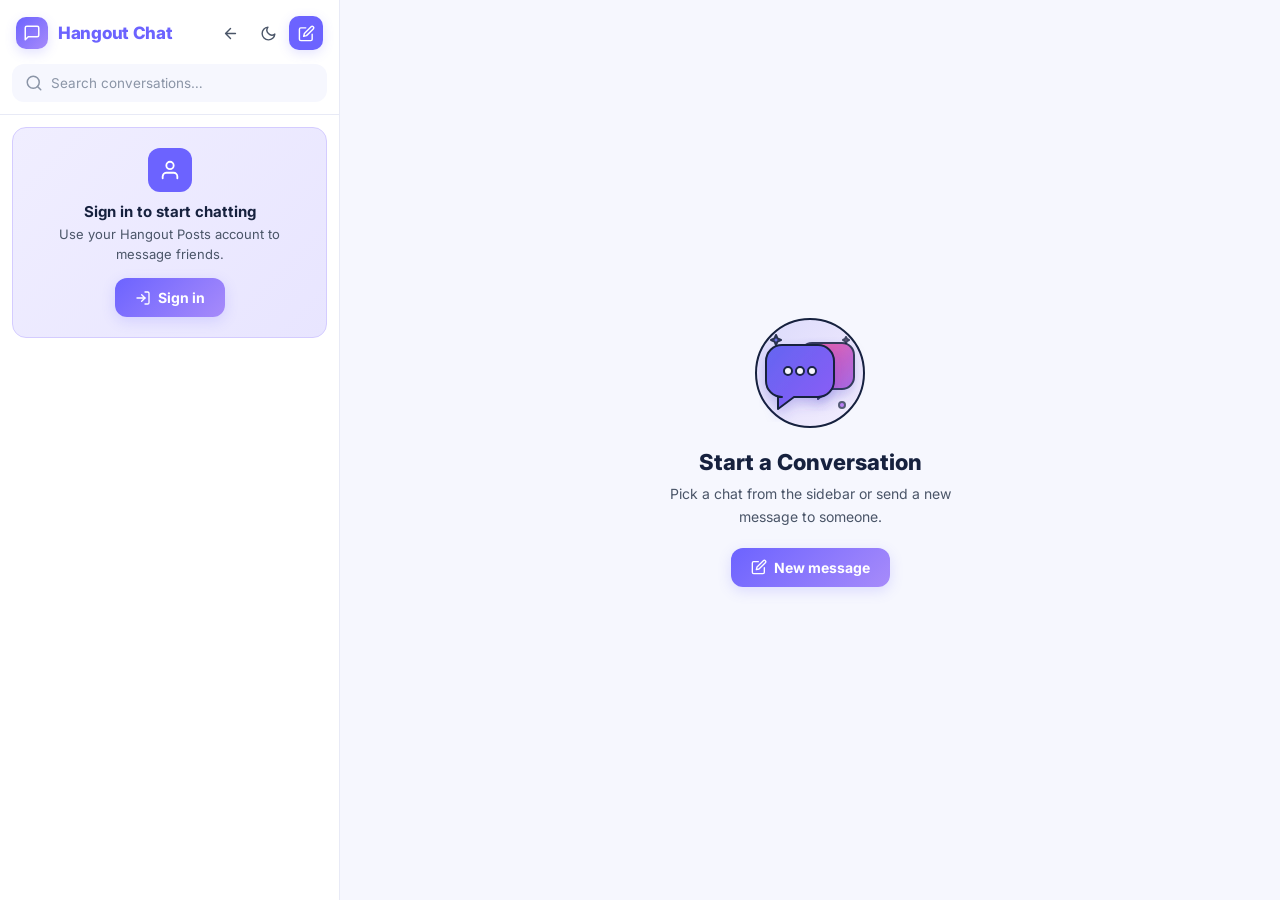
==== commit d7e2eb0b: "Add files via upload" ====
--- a/chat/index.html
+++ b/chat/index.html
@@ -61,16 +61,48 @@
     <!-- MAIN CHAT AREA -->
     <main class="chat-panel">
       <section id="empty-state" class="empty-state">
-        <div class="empty-illustration">
-          <svg viewBox="0 0 120 120" fill="none">
-            <circle cx="60" cy="60" r="60" fill="url(#grad1)"/>
-            <defs><linearGradient id="grad1" x1="0" y1="0" x2="120" y2="120"><stop offset="0%" stop-color="#6c63ff" stop-opacity=".15"/><stop offset="100%" stop-color="#a78bfa" stop-opacity=".3"/></linearGradient></defs>
-            <rect x="28" y="35" width="64" height="42" rx="10" fill="url(#grad2)"/>
-            <defs><linearGradient id="grad2" x1="28" y1="35" x2="92" y2="77"><stop offset="0%" stop-color="#6c63ff"/><stop offset="100%" stop-color="#a78bfa"/></linearGradient></defs>
-            <circle cx="46" cy="56" r="4" fill="white" opacity=".9"/>
-            <circle cx="60" cy="56" r="4" fill="white" opacity=".9"/>
-            <circle cx="74" cy="56" r="4" fill="white" opacity=".9"/>
-            <path d="M38 77l4-10h-14a6 6 0 0 1-6-6v-2a6 6 0 0 1 6-6" stroke="#6c63ff" stroke-width="2" stroke-linecap="round" fill="none"/>
+        <div class="empty-icon-wrap" style="width: 120px; height: 120px; margin: 0 auto 16px; border-radius: 50%; display: flex; align-items: center; justify-content: center;">
+          <svg viewBox="0 0 120 120" fill="none" xmlns="http://www.w3.org/2000/svg" style="width: 100%; height: 100%;">
+            <defs>
+              <linearGradient id="bgGrad" x1="0" y1="0" x2="120" y2="120" gradientUnits="userSpaceOnUse">
+                <stop offset="0%" stop-color="#6366f1" stop-opacity="0.2"/>
+                <stop offset="100%" stop-color="#a855f7" stop-opacity="0.05"/>
+              </linearGradient>
+              <linearGradient id="bubbleGradMain" x1="20" y1="25" x2="90" y2="85" gradientUnits="userSpaceOnUse">
+                <stop offset="0%" stop-color="#6366f1"/>
+                <stop offset="100%" stop-color="#8b5cf6"/>
+              </linearGradient>
+              <linearGradient id="bubbleGradSub" x1="50" y1="45" x2="105" y2="95" gradientUnits="userSpaceOnUse">
+                <stop offset="0%" stop-color="#ec4899"/>
+                <stop offset="100%" stop-color="#8b5cf6"/>
+              </linearGradient>
+              <filter id="softShadow" x="-10%" y="-10%" width="130%" height="130%">
+                <feDropShadow dx="0" dy="6" stdDeviation="6" flood-color="#4338ca" flood-opacity="0.25"/>
+              </filter>
+            </defs>
+
+            <!-- Background Soft Circle -->
+            <circle cx="60" cy="60" r="54" fill="url(#bgGrad)"/>
+
+            <!-- Back Chat Bubble (Purple/Pink Gradient) -->
+            <g filter="url(#softShadow)">
+              <path d="M50 42 C50 35.3726 55.3726 30 62 30 H92 C98.6274 30 104 35.3726 104 42 V64 C104 70.6274 98.6274 76 92 76 H80 L68 86 V76 H62 C55.3726 76 50 70.6274 50 64 V42 Z" fill="url(#bubbleGradSub)" opacity="0.85"/>
+            </g>
+
+            <!-- Front Chat Bubble (Indigo/Purple Gradient) -->
+            <g filter="url(#softShadow)">
+              <path d="M16 48 C16 39.1634 23.1634 32 32 32 H68 C76.8366 32 84 39.1634 84 48 V68 C84 76.8366 76.8366 84 68 84 H44 L28 96 V84 H32 C23.1634 84 16 76.8366 16 68 V48 Z" fill="url(#bubbleGradMain)"/>
+            </g>
+
+            <!-- Typing Dots in Front Bubble -->
+            <circle cx="38" cy="58" r="4" fill="white" opacity="0.95"/>
+            <circle cx="50" cy="58" r="4" fill="white" opacity="0.95"/>
+            <circle cx="62" cy="58" r="4" fill="white" opacity="0.95"/>
+
+            <!-- Sparkles / Floating Accents -->
+            <path d="M26 22 L27.5 25.5 L31 27 L27.5 28.5 L26 32 L24.5 28.5 L21 27 L24.5 25.5 Z" fill="#6366f1" opacity="0.9"/>
+            <path d="M96 24 L97 26 L99 27 L97 28 L96 30 L95 28 L93 27 L95 26 Z" fill="#ec4899" opacity="0.8"/>
+            <circle cx="92" cy="92" r="3" fill="#a855f7" opacity="0.7"/>
           </svg>
         </div>
         <h2>Start a Conversation</h2>
@@ -98,6 +130,7 @@
           </button>
         </header>
 
+        <div id="pinned-message-bar" class="pinned-bar hidden" aria-label="Pinned message"></div>
         <div id="message-list" class="message-list" aria-live="polite"></div>
 
         <form id="message-form" class="composer">
@@ -114,11 +147,45 @@
               <svg viewBox="0 0 24 24"><line x1="18" y1="6" x2="6" y2="18"/><line x1="6" y1="6" x2="18" y2="18"/></svg>
             </button>
           </div>
-          <div class="composer-row">
-            <label class="attach-button" title="Attach media" aria-label="Attach media">
-              <svg viewBox="0 0 24 24"><path d="M21.44 11.05l-9.19 9.19a6 6 0 0 1-8.49-8.49l9.19-9.19a4 4 0 0 1 5.66 5.66l-9.2 9.19a2 2 0 0 1-2.83-2.83l8.49-8.48"/></svg>
+          <div id="voice-recorder-bar" class="voice-recorder-bar hidden">
+            <div class="voice-rec-dot"></div>
+            <span id="voice-rec-timer" class="voice-rec-timer">00:00</span>
+            <span class="voice-rec-label">Recording…</span>
+            <button id="voice-rec-cancel" type="button" class="composer-cancel-btn" aria-label="Cancel recording">
+              <svg viewBox="0 0 24 24"><line x1="18" y1="6" x2="6" y2="18"/><line x1="6" y1="6" x2="18" y2="18"/></svg>
+            </button>
+            <button id="voice-rec-stop" type="button" class="voice-rec-send" aria-label="Send voice message">
+              <svg viewBox="0 0 24 24"><line x1="22" y1="2" x2="11" y2="13"/><polygon points="22 2 15 22 11 13 2 9 22 2"/></svg>
+            </button>
+          </div>
+          <div id="composer-input-row" class="composer-row">
+            <div class="attach-menu-wrap">
+              <button id="attach-plus-button" class="attach-button" type="button" title="Attach" aria-label="Attach options">
+                <svg viewBox="0 0 24 24"><line x1="12" y1="5" x2="12" y2="19"/><line x1="5" y1="12" x2="19" y2="12"/></svg>
+              </button>
+              <div id="attach-menu" class="attach-menu hidden" role="menu">
+                <button id="attach-media-item" class="attach-menu-item" type="button" role="menuitem">
+                  <span class="attach-menu-icon">
+                    <svg viewBox="0 0 24 24"><rect x="3" y="3" width="18" height="18" rx="2"/><circle cx="8.5" cy="8.5" r="1.5"/><polyline points="21 15 16 10 5 21"/></svg>
+                  </span>
+                  Attach Media
+                </button>
+                <button id="attach-voice-item" class="attach-menu-item" type="button" role="menuitem">
+                  <span class="attach-menu-icon">
+                    <svg viewBox="0 0 24 24"><path d="M12 1a3 3 0 0 0-3 3v8a3 3 0 0 0 6 0V4a3 3 0 0 0-3-3z"/><path d="M19 10v2a7 7 0 0 1-14 0v-2"/><line x1="12" y1="19" x2="12" y2="23"/><line x1="8" y1="23" x2="16" y2="23"/></svg>
+                  </span>
+                  Voice Message
+                </button>
+                <button id="attach-game-item" class="attach-menu-item" type="button" role="menuitem">
+                  <span class="attach-menu-icon">
+                    <svg viewBox="0 0 24 24"><line x1="6" y1="12" x2="10" y2="12"/><line x1="8" y1="10" x2="8" y2="14"/><line x1="15" y1="11" x2="15" y2="11"/><line x1="18" y1="13" x2="18" y2="13"/><path d="M17.32 5H6.68a4 4 0 0 0-3.978 3.59l-.7 7A4 4 0 0 0 5.96 20h12.08a4 4 0 0 0 3.96-4.41l-.7-7A4 4 0 0 0 17.32 5z"/></svg>
+                  </span>
+                  Games
+                </button>
+              </div>
               <input id="image-input" type="file" accept="image/*,video/*" hidden>
-            </label>
+              <input id="voice-file-input" type="file" accept="audio/*" capture="microphone" hidden>
+            </div>
             <textarea id="message-input" rows="1" maxlength="1500" placeholder="Type a message…" aria-label="Message"></textarea>
             <button id="send-button" class="send-button" type="submit" aria-label="Send message">
               <svg viewBox="0 0 24 24"><line x1="22" y1="2" x2="11" y2="13"/><polygon points="22 2 15 22 11 13 2 9 22 2"/></svg>
--- a/chat/css/styles.css
+++ b/chat/css/styles.css
@@ -377,6 +377,25 @@
   z-index: 2;
 }
 .chat-heading { min-width: 0; flex: 1; }
+#chat-avatar-wrap {
+  cursor: pointer;
+  display: flex;
+  align-items: center;
+  justify-content: center;
+  transition: transform var(--transition), opacity var(--transition);
+}
+#chat-avatar-wrap:hover {
+  transform: scale(1.06);
+  opacity: 0.9;
+}
+.menu-profile-btn {
+  max-width: 140px;
+  overflow: hidden;
+  text-overflow: ellipsis;
+  white-space: nowrap;
+  font-weight: 600 !important;
+  color: var(--accent) !important;
+}
 .chat-heading h2 {
   margin: 0;
   overflow: hidden; text-overflow: ellipsis; white-space: nowrap;
@@ -422,7 +441,8 @@
   background: var(--bubble-in);
   line-height: 1.5; white-space: pre-wrap; overflow-wrap: anywhere;
   font-size: 14px; color: var(--ink);
-  touch-action: manipulation; user-select: none;
+  touch-action: pan-y; user-select: none;
+  -webkit-user-select: none;
   box-shadow: var(--shadow-sm);
 }
 .message-row.me .message-bubble {
@@ -452,8 +472,10 @@
   overflow-wrap: anywhere;
 }
 .message-meta { display: flex; align-items: center; gap: 6px; }
+.message-row.me .message-meta { justify-content: flex-end; }
 .edited-label { color: var(--ink-muted); font-size: 10px; }
 .reaction-summary { display: flex; flex-wrap: wrap; gap: 4px; margin-top: 4px; }
+.message-row.me .reaction-summary { justify-content: flex-end; }
 .reaction-chip {
   padding: 3px 7px; border-radius: 12px;
   background: var(--surface-3); font-size: 12px;
@@ -516,6 +538,11 @@
   border-color: var(--accent);
 }
 .composer textarea::placeholder { color: var(--ink-muted); }
+.attach-menu-wrap {
+  position: relative;
+  display: flex;
+  align-items: center;
+}
 .attach-button {
   width: 38px; height: 38px;
   display: grid; place-items: center; flex: 0 0 auto;
@@ -524,7 +551,219 @@
   transition: background var(--transition), transform var(--transition);
 }
 .attach-button:hover { background: var(--surface-3); transform: scale(1.05); }
-.attach-button svg { width: 17px; height: 17px; }
+.attach-button svg { width: 18px; height: 18px; }
+
+/* ── Attach Popover Menu ── */
+.attach-menu {
+  position: absolute;
+  bottom: calc(100% + 10px);
+  left: 0;
+  z-index: 100;
+  display: flex;
+  flex-direction: column;
+  gap: 4px;
+  min-width: 190px;
+  padding: 6px;
+  border-radius: 16px;
+  background: var(--surface);
+  border: 1px solid var(--line);
+  box-shadow: var(--shadow-lg);
+  backdrop-filter: blur(12px);
+  animation: attachMenuIn .18s cubic-bezier(.34,1.4,.64,1);
+}
+@keyframes attachMenuIn {
+  from { opacity: 0; transform: translateY(8px) scale(0.95); }
+  to { opacity: 1; transform: translateY(0) scale(1); }
+}
+.attach-menu-item {
+  display: flex;
+  align-items: center;
+  gap: 10px;
+  width: 100%;
+  padding: 8px 10px;
+  border: 0;
+  border-radius: 10px;
+  background: transparent;
+  color: var(--ink);
+  font-size: 13.5px;
+  font-weight: 500;
+  text-align: left;
+  cursor: pointer;
+  transition: background var(--transition), color var(--transition);
+}
+.attach-menu-item:hover {
+  background: var(--surface-2);
+  color: var(--accent);
+}
+.attach-menu-icon {
+  width: 30px; height: 30px;
+  display: grid; place-items: center;
+  border-radius: 8px;
+  background: var(--surface-2);
+  color: var(--accent);
+  flex-shrink: 0;
+}
+.attach-menu-icon svg { width: 16px; height: 16px; }
+.attach-menu-item:hover .attach-menu-icon {
+  background: var(--accent-glow);
+}
+
+/* ── Voice Recorder Bar ── */
+.voice-recorder-bar {
+  display: flex;
+  align-items: center;
+  gap: 10px;
+  padding: 6px 10px;
+  margin-bottom: 6px;
+  border-radius: 12px;
+  background: var(--surface-2);
+  border: 1px solid var(--line);
+  animation: voiceBarIn .2s ease-out;
+}
+@keyframes voiceBarIn {
+  from { opacity: 0; transform: translateY(4px); }
+  to { opacity: 1; transform: translateY(0); }
+}
+.voice-rec-dot {
+  width: 10px; height: 10px;
+  border-radius: 50%;
+  background: var(--danger);
+  animation: pulseDot 1.2s infinite ease-in-out;
+}
+@keyframes pulseDot {
+  0%, 100% { transform: scale(1); opacity: 1; }
+  50% { transform: scale(1.4); opacity: 0.5; }
+}
+.voice-rec-timer {
+  font-size: 13px;
+  font-weight: 700;
+  color: var(--danger);
+  font-variant-numeric: tabular-nums;
+}
+.voice-rec-label {
+  flex: 1;
+  font-size: 12.5px;
+  color: var(--ink-muted);
+}
+.voice-rec-send {
+  width: 34px; height: 34px;
+  display: grid; place-items: center;
+  border-radius: 50%;
+  background: var(--accent);
+  color: #fff;
+  cursor: pointer;
+  transition: transform var(--transition), background var(--transition);
+}
+.voice-rec-send:hover { background: var(--accent-dark); transform: scale(1.06); }
+.voice-rec-send svg { width: 15px; height: 15px; }
+
+/* ── Pinned Message Banner ── */
+.pinned-bar {
+  display: flex;
+  align-items: center;
+  gap: 10px;
+  padding: 8px 16px;
+  background: var(--surface);
+  border-bottom: 1px solid var(--line);
+  font-size: 12.5px;
+  color: var(--ink);
+  cursor: pointer;
+  transition: background var(--transition);
+  z-index: 1;
+}
+.pinned-bar:hover {
+  background: var(--surface-2);
+}
+.pinned-bar-icon {
+  width: 26px; height: 26px;
+  border-radius: 6px;
+  background: var(--accent-glow);
+  color: var(--accent);
+  display: grid; place-items: center;
+  flex-shrink: 0;
+}
+.pinned-bar-icon svg { width: 14px; height: 14px; }
+.pinned-bar-content {
+  flex: 1;
+  min-width: 0;
+  display: flex;
+  flex-direction: column;
+  gap: 1px;
+}
+.pinned-bar-title {
+  font-weight: 700;
+  font-size: 11.5px;
+  color: var(--accent);
+}
+.pinned-bar-text {
+  overflow: hidden;
+  text-overflow: ellipsis;
+  white-space: nowrap;
+  color: var(--ink-2);
+  font-size: 12px;
+}
+.pinned-bar-unpin {
+  width: 22px; height: 22px;
+  display: grid; place-items: center;
+  border-radius: 50%;
+  color: var(--ink-muted);
+  background: transparent;
+  transition: background var(--transition), color var(--transition);
+  flex-shrink: 0;
+}
+.pinned-bar-unpin:hover {
+  background: var(--surface-3);
+  color: var(--danger);
+}
+.pinned-bar-unpin svg { width: 13px; height: 13px; }
+
+/* ── Audio player in message ── */
+.message-audio {
+  display: block;
+  max-width: 100%;
+  width: 240px;
+  height: 38px;
+  margin-top: 4px;
+  border-radius: 20px;
+}
+
+/* ── Double-Tap Heart Animation ── */
+.heart-tap-anim {
+  position: fixed;
+  pointer-events: none;
+  font-size: 42px;
+  z-index: 9999;
+  transform: translate(-50%, -50%) scale(0);
+  animation: heartPop .65s cubic-bezier(.175,.885,.32,1.275) forwards;
+}
+@keyframes heartPop {
+  0% { transform: translate(-50%, -50%) scale(0); opacity: 0; }
+  45% { transform: translate(-50%, -50%) scale(1.3); opacity: 1; }
+  70% { transform: translate(-50%, -50%) scale(1); opacity: 1; }
+  100% { transform: translate(-50%, -70%) scale(0.85); opacity: 0; }
+}
+
+/* ── Swipe-to-reply ── */
+.message-bubble {
+  position: relative;
+  transition: transform 0.15s ease-out;
+}
+.swipe-reply-hint {
+  position: absolute;
+  left: -28px;
+  top: 50%;
+  transform: translateY(-50%);
+  color: var(--accent);
+  opacity: 0;
+  transition: opacity 0.15s ease-out, transform 0.15s ease-out;
+  pointer-events: none;
+}
+.swipe-reply-hint.visible {
+  opacity: 1;
+  transform: translateY(-50%) translateX(4px);
+}
+.swipe-reply-hint svg { width: 18px; height: 18px; }
+
 .send-button {
   width: 40px; height: 40px; flex: 0 0 auto;
   border-radius: 50%;
